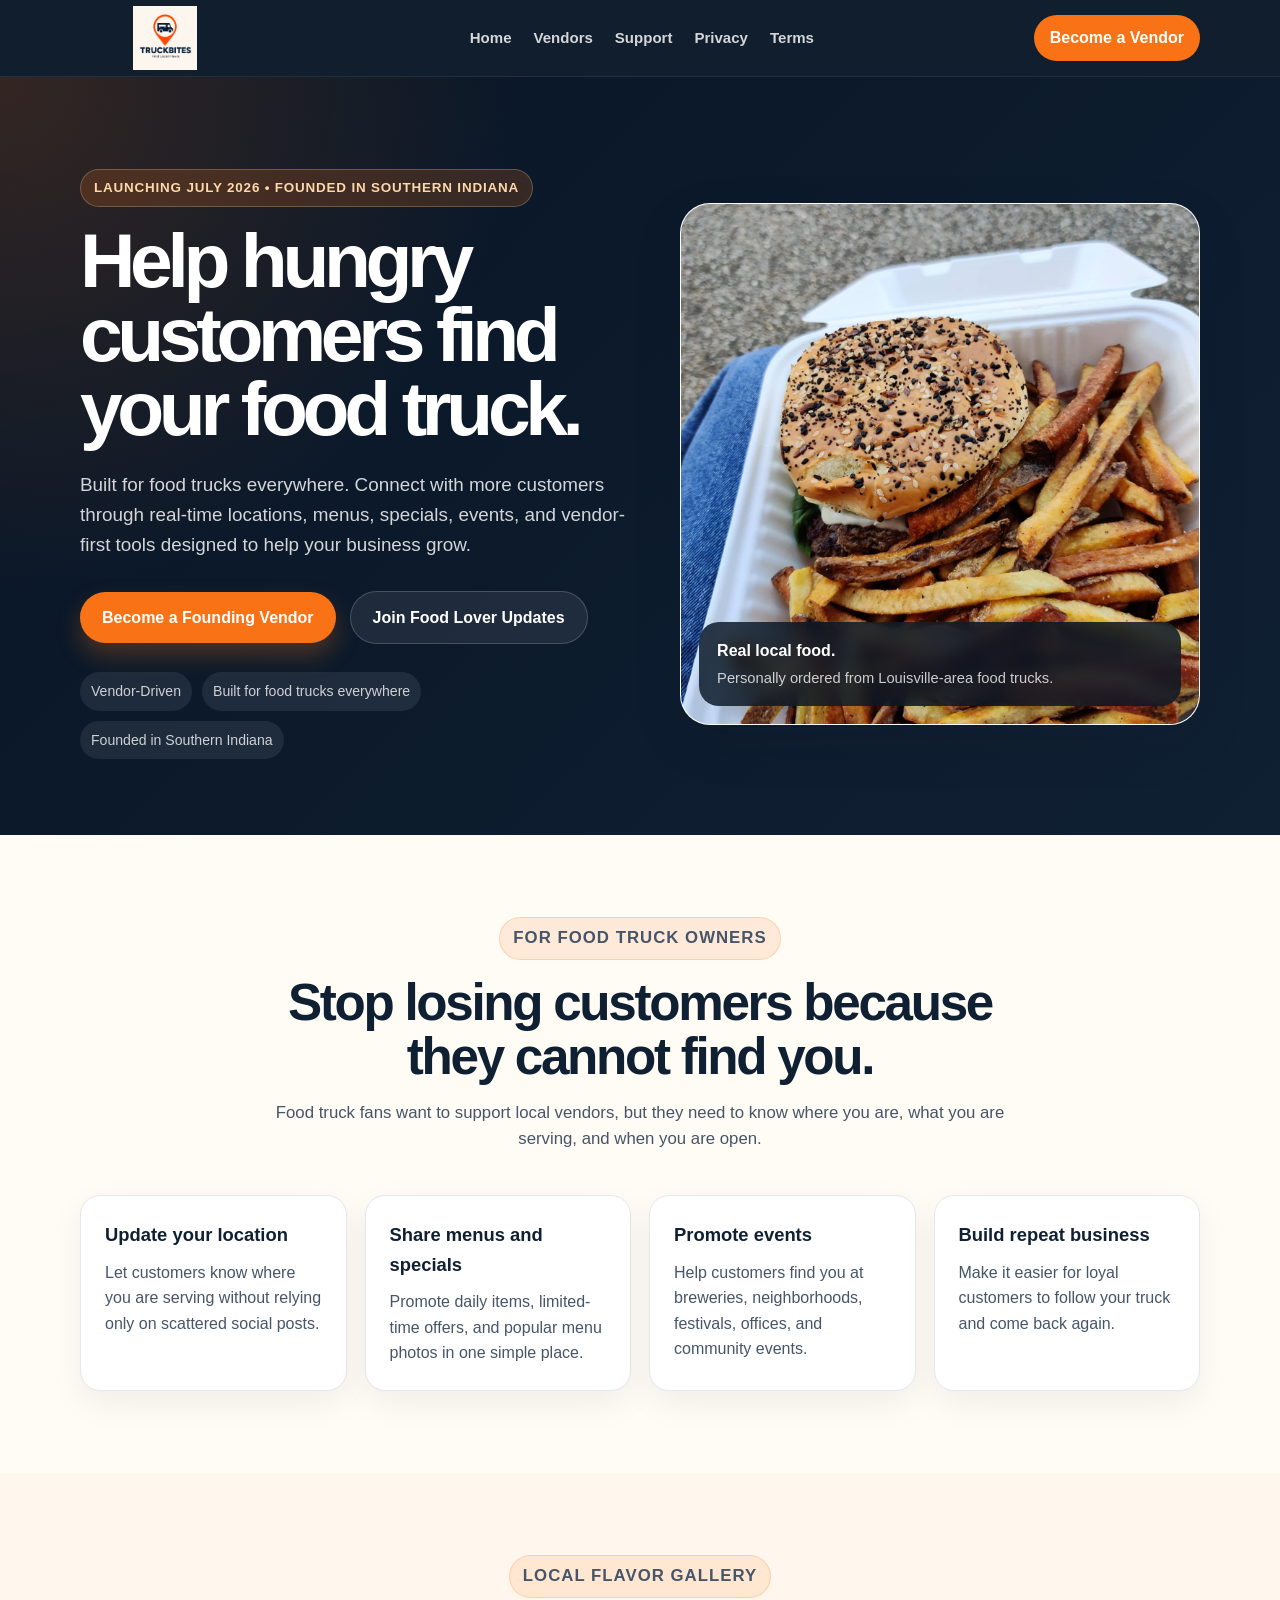
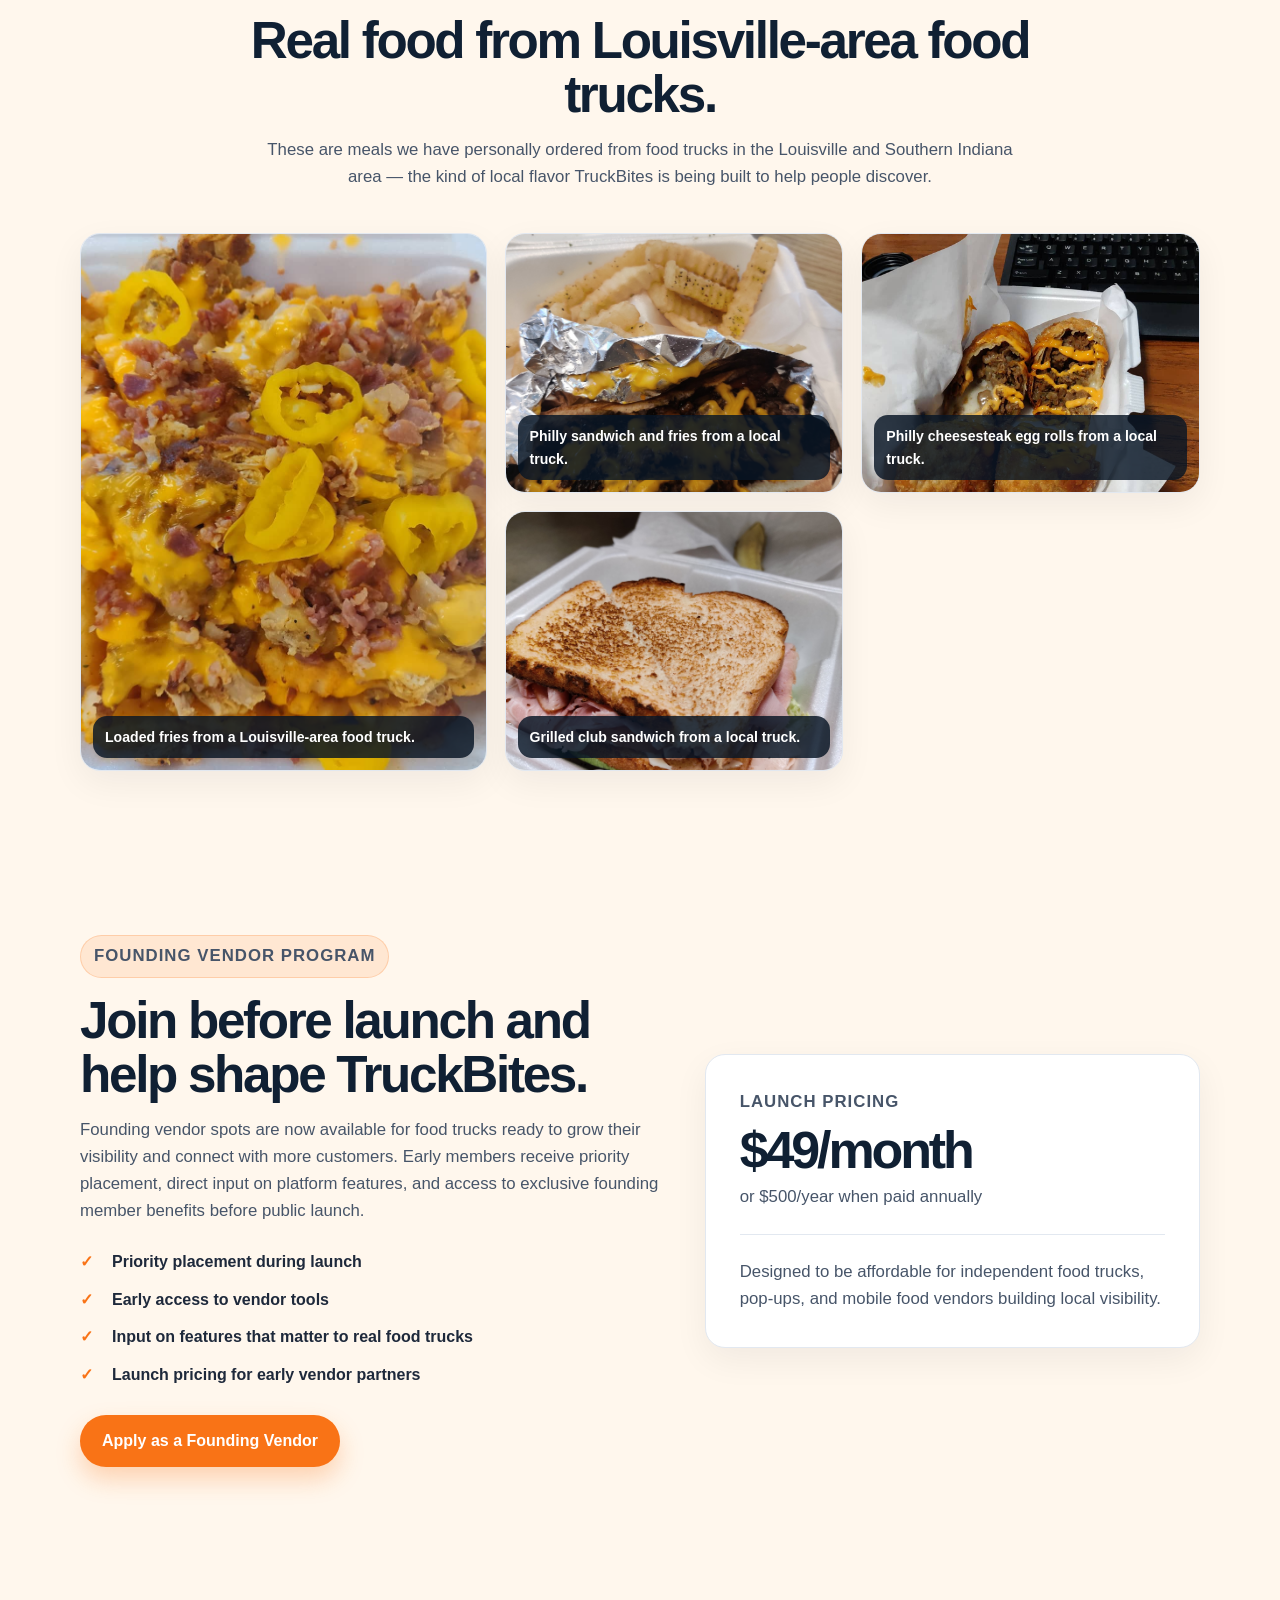
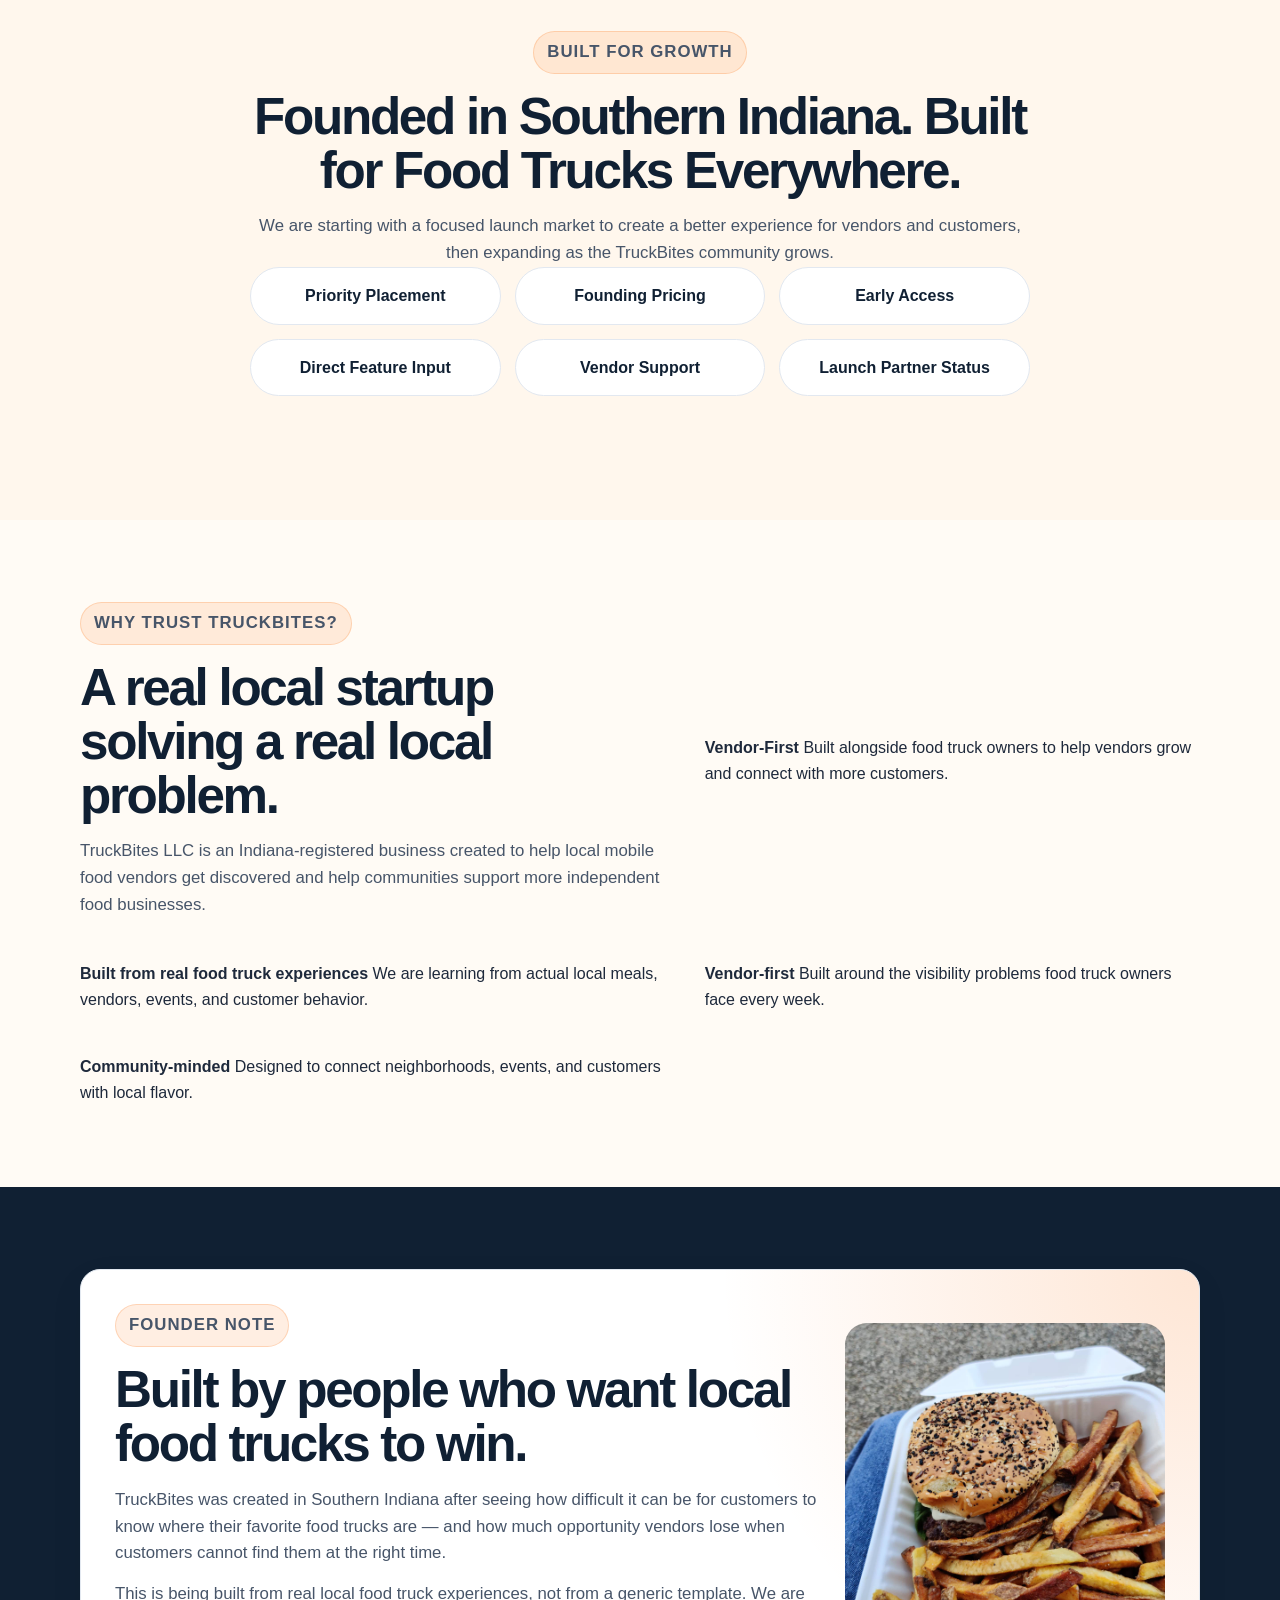
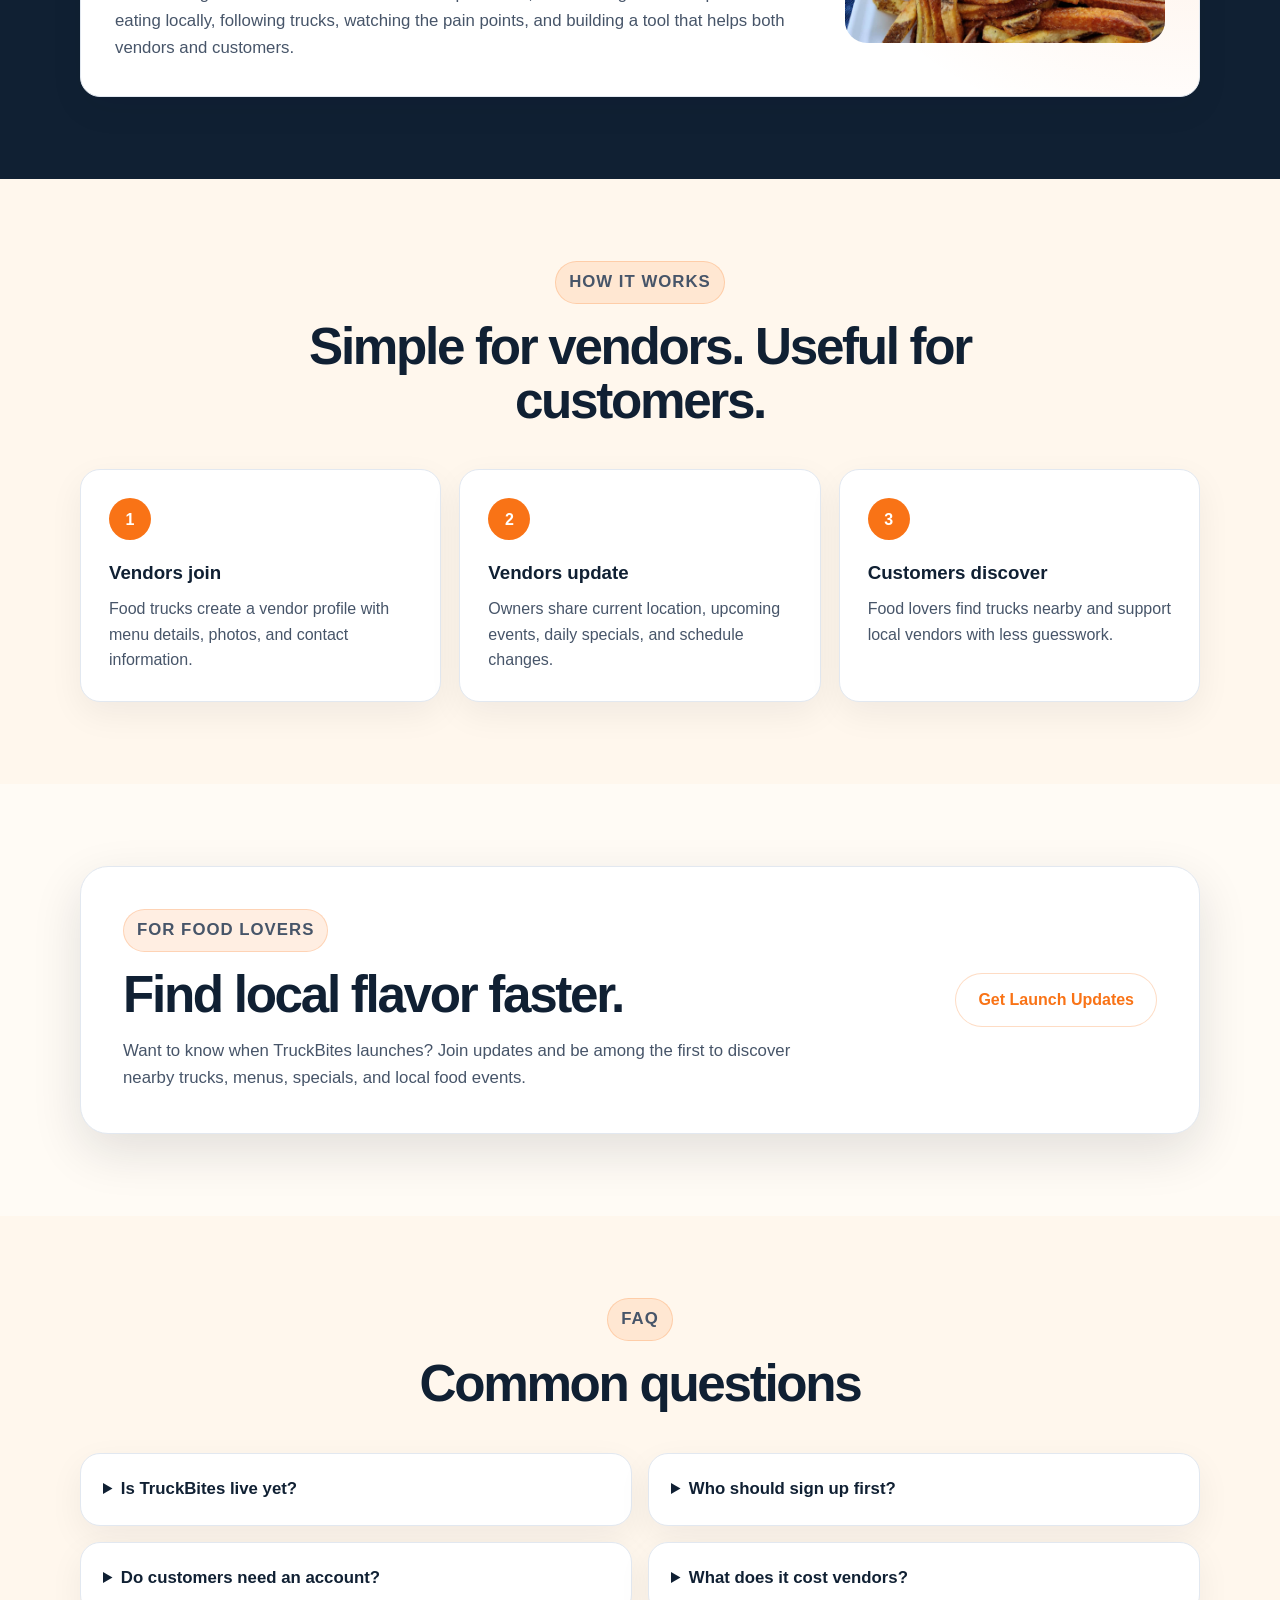
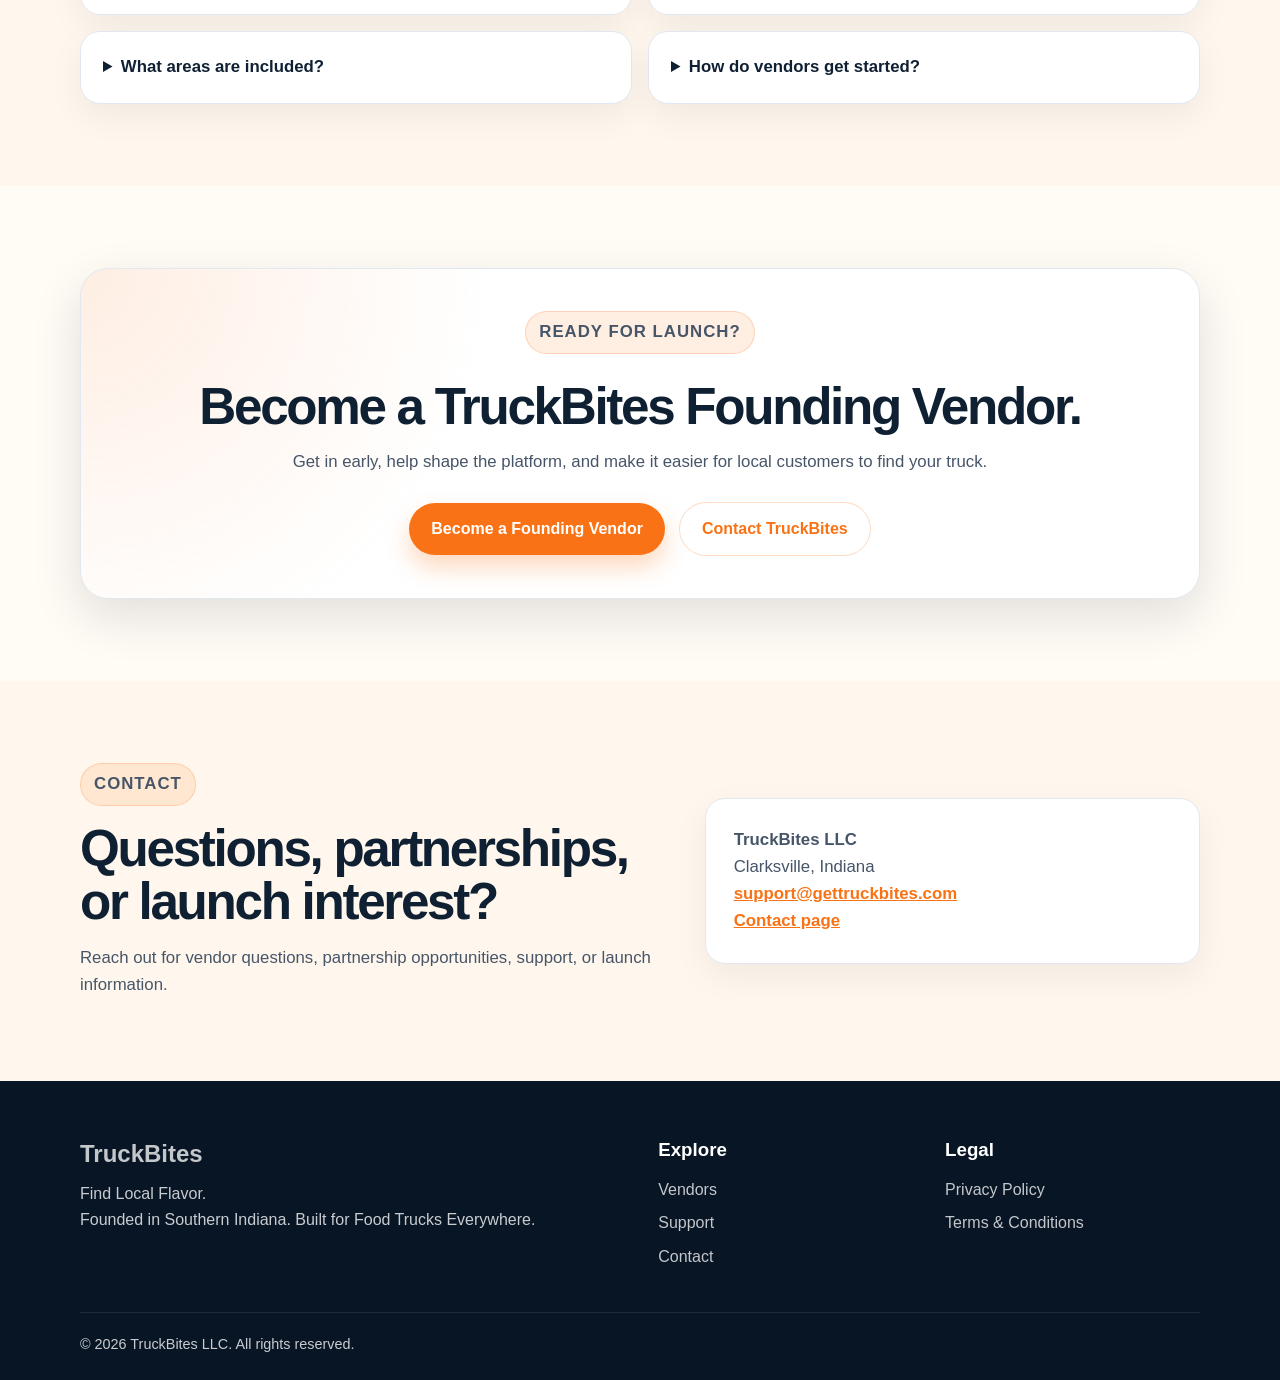
==== index.html @ d7643812 "Revise HTML title and meta description for SEO Updated the title and description meta tags for bette" ====
<!DOCTYPE html>
<html lang="en">
<head>
  <meta charset="UTF-8" />
  <meta name="viewport" content="width=device-width, initial-scale=1.0" />

  <title>TruckBites | Find Local Flavor. Discover Food Trucks Near You</title>

<meta name="description"
content="Discover food trucks, real-time locations, menus, daily specials, and local favorites with TruckBites. Built for food trucks and food lovers everywhere.">

  <link rel="stylesheet" href="styles.css" />
</head>

<body>
  <header class="site-header">
    <div class="container header-inner">
      <a href="index.html" class="brand" aria-label="TruckBites home">
        <img
          src="images/truckbiteslogofinal.png"
          alt="TruckBites logo"
          class="brand-logo"
        />
      </a>

      <nav class="main-nav" aria-label="Main navigation">
        <a href="index.html">Home</a>
        <a href="vendor-signup.html">Vendors</a>
        <a href="support.html">Support</a>
        <a href="privacy.html">Privacy</a>
        <a href="terms.html">Terms</a>
      </nav>

      <a href="vendor-signup.html" class="nav-cta">Become a Vendor</a>
    </div>
  </header>

  <main>
    <section class="hero">
      <div class="container hero-grid">
        <div class="hero-content">
         <p class="eyebrow">
  Launching July 2026 • Founded in Southern Indiana
</p>

<h1>Help hungry customers find your food truck.</h1>

<p class="hero-subtitle">
  Built for food trucks everywhere. Connect with more customers through real-time locations,
  menus, specials, events, and vendor-first tools designed to help your business grow.
</p>

          <div class="hero-actions">
            <a href="vendor-signup.html" class="btn btn-primary">Become a Founding Vendor</a>
            <a href="#food-lovers" class="btn btn-secondary">Join Food Lover Updates</a>
          </div>

          <div class="hero-trust">
            <span>Vendor-Driven</span>
            <span>Built for food trucks everywhere</span>
            <span>Founded in Southern Indiana</span>
          </div>
        </div>

        <div class="hero-photo-card">
          <img
            src="images/Burger-and-fries.jpg"
            alt="Burger and fries from a Louisville-area food truck"
            class="hero-photo"
          />
          <div class="photo-caption">
            <strong>Real local food.</strong>
            <span>Personally ordered from Louisville-area food trucks.</span>
          </div>
        </div>
      </div>
    </section>

    <section class="section vendor-focus" id="vendors">
      <div class="container">
        <div class="section-heading">
          <p class="eyebrow">For food truck owners</p>
          <h2>Stop losing customers because they cannot find you.</h2>
          <p>
            Food truck fans want to support local vendors, but they need to know where you are,
            what you are serving, and when you are open.
          </p>
        </div>

        <div class="benefit-grid">
          <article class="benefit-card">
            <h3>Update your location</h3>
            <p>Let customers know where you are serving without relying only on scattered social posts.</p>
          </article>

          <article class="benefit-card">
            <h3>Share menus and specials</h3>
            <p>Promote daily items, limited-time offers, and popular menu photos in one simple place.</p>
          </article>

          <article class="benefit-card">
            <h3>Promote events</h3>
            <p>Help customers find you at breweries, neighborhoods, festivals, offices, and community events.</p>
          </article>

          <article class="benefit-card">
            <h3>Build repeat business</h3>
            <p>Make it easier for loyal customers to follow your truck and come back again.</p>
          </article>
        </div>
      </div>
    </section>

    <section class="section gallery-section">
      <div class="container">
        <div class="section-heading">
          <p class="eyebrow">Local flavor gallery</p>
          <h2>Real food from Louisville-area food trucks.</h2>
          <p>
            These are meals we have personally ordered from food trucks in the Louisville and
            Southern Indiana area — the kind of local flavor TruckBites is being built to help people discover.
          </p>
        </div>

        <div class="gallery-grid">
          <figure class="gallery-card large">
            <img src="images/loaded-fries.jpg" alt="Loaded fries from a Louisville-area food truck" />
            <figcaption>Loaded fries from a Louisville-area food truck.</figcaption>
          </figure>

          <figure class="gallery-card">
            <img src="images/Philly-with-Fries.jpg" alt="Philly sandwich with fries from a local food truck" />
            <figcaption>Philly sandwich and fries from a local truck.</figcaption>
          </figure>

          <figure class="gallery-card">
            <img src="images/Philly-eggrolls.jpg" alt="Philly cheesesteak egg rolls from a local food truck" />
            <figcaption>Philly cheesesteak egg rolls from a local truck.</figcaption>
          </figure>

          <!-- <figure class="gallery-card">
            <img src="images/Club_Sandwich.jpg" alt="Club sandwich from a Louisville-area food truck" />
            <figcaption>Club sandwich from a Louisville-area food truck.</figcaption>
          </figure>
          -->
          

          <figure class="gallery-card">
            <img src="images/Club-sandwich.jpg" alt="Grilled club sandwich from a local food truck" />
            <figcaption>Grilled club sandwich from a local truck.</figcaption>
          </figure>
        </div>
      </div>
    </section>

    <section class="section founding">
      <div class="container founding-grid">
        <div>
          <p class="eyebrow">Founding Vendor Program</p>
          <h2>Join before launch and help shape TruckBites.</h2>
          <p>
            Founding vendor spots are now available for food trucks ready to grow their
        visibility and connect with more customers. Early members receive priority
        placement, direct input on platform features, and access to exclusive founding
        member benefits before public launch.
          </p>

          <ul class="check-list">
            <li>Priority placement during launch</li>
            <li>Early access to vendor tools</li>
            <li>Input on features that matter to real food trucks</li>
            <li>Launch pricing for early vendor partners</li>
          </ul>

          <a href="vendor-signup.html" class="btn btn-primary">Apply as a Founding Vendor</a>
        </div>

        <div class="pricing-card">
          <p class="pricing-label">Launch pricing</p>
          <h3>$49/month</h3>
          <p>or $500/year when paid annually</p>
          <hr />
          <p>
            Designed to be affordable for independent food trucks, pop-ups, and mobile food vendors
            building local visibility.
          </p>
        </div>
      </div>
    </section>

    <section class="section local-launch">
      <div class="container">
        <div class="section-heading">
          <p class="eyebrow">Built for Growth</p>
          <h2> Founded in Southern Indiana. Built for Food Trucks Everywhere.</h2>
          <p>
            We are starting with a focused launch market to create a better experience
    for vendors and customers, then expanding as the TruckBites community grows.
          </p>
       <div class="location-grid">
  <div>Priority Placement</div>
  <div>Founding Pricing</div>
  <div>Early Access</div>
  <div>Direct Feature Input</div>
  <div>Vendor Support</div>
  <div>Launch Partner Status</div>
</div>
    </section>

    <section class="section trust">
      <div class="container trust-grid">
        <div>
          <p class="eyebrow">Why trust TruckBites?</p>
          <h2>A real local startup solving a real local problem.</h2>
          <p>
            TruckBites LLC is an Indiana-registered business created to help local mobile food
            vendors get discovered and help communities support more independent food businesses.
          </p>
        </div>

       <div>
  <strong>Vendor-First</strong>
  <span>Built alongside food truck owners to help vendors grow and connect with more customers.</span>
</div>

          <div>
            <strong>Built from real food truck experiences</strong>
            <span>We are learning from actual local meals, vendors, events, and customer behavior.</span>
          </div>

          <div>
            <strong>Vendor-first</strong>
            <span>Built around the visibility problems food truck owners face every week.</span>
          </div>

          <div>
            <strong>Community-minded</strong>
            <span>Designed to connect neighborhoods, events, and customers with local flavor.</span>
          </div>
        </div>
      </div>
    </section>

    <section class="section founder">
      <div class="container founder-card">
        <div>
          <p class="eyebrow">Founder note</p>
          <h2>Built by people who want local food trucks to win.</h2>
          <p>
            TruckBites was created in Southern Indiana after seeing how difficult it can be for
            customers to know where their favorite food trucks are — and how much opportunity vendors
            lose when customers cannot find them at the right time.
          </p>
          <p>
            This is being built from real local food truck experiences, not from a generic template.
            We are eating locally, following trucks, watching the pain points, and building a tool that
            helps both vendors and customers.
          </p>
        </div>

        <img
          src="images/Burger-and-fries.jpg"
          alt="Food truck burger and fries representing local food discovery"
          class="founder-photo"
        />
      </div>
    </section>

    <section class="section how-it-works">
      <div class="container">
        <div class="section-heading">
          <p class="eyebrow">How it works</p>
          <h2>Simple for vendors. Useful for customers.</h2>
        </div>

        <div class="steps">
          <article>
            <span>1</span>
            <h3>Vendors join</h3>
            <p>Food trucks create a vendor profile with menu details, photos, and contact information.</p>
          </article>

          <article>
            <span>2</span>
            <h3>Vendors update</h3>
            <p>Owners share current location, upcoming events, daily specials, and schedule changes.</p>
          </article>

          <article>
            <span>3</span>
            <h3>Customers discover</h3>
            <p>Food lovers find trucks nearby and support local vendors with less guesswork.</p>
          </article>
        </div>
      </div>
    </section>

    <section class="section food-lovers" id="food-lovers">
      <div class="container food-lover-card">
        <div>
          <p class="eyebrow">For food lovers</p>
          <h2>Find local flavor faster.</h2>
          <p>
            Want to know when TruckBites launches? Join updates and be among the first to discover
            nearby trucks, menus, specials, and local food events.
          </p>
        </div>

        <a href="contact.html" class="btn btn-secondary">Get Launch Updates</a>
      </div>
    </section>

    <section class="section faq">
      <div class="container">
        <div class="section-heading">
          <p class="eyebrow">FAQ</p>
          <h2>Common questions</h2>
        </div>

        <div class="faq-grid">
          <details>
            <summary>Is TruckBites live yet?</summary>
            <p>
              TruckBites is preparing for a July 2026 launch push in Louisville and Southern Indiana.
              We are currently recruiting founding vendors.
            </p>
          </details>

          <details>
            <summary>Who should sign up first?</summary>
            <p>
              Food truck owners, mobile vendors, pop-ups, and local food businesses that want more
              visibility should apply as founding vendors.
            </p>
          </details>

          <details>
            <summary>Do customers need an account?</summary>
            <p>
              The goal is to make discovery easy for customers. Vendor accounts are the priority;
              customer login requirements will be kept as simple as possible.
            </p>
          </details>

          <details>
            <summary>What does it cost vendors?</summary>
            <p>
              Launch pricing is planned at $49 per month or $500 per year when paid annually.
            </p>
          </details>

         <details>
  <summary>What areas are included?</summary>
  <p>
    Vendors from any location are welcome to join TruckBites. Founding members who
    join before launch will receive priority placement, early access to new features,
    and the opportunity to help shape the platform as it grows.
  </p>
</details>

          <details>
            <summary>How do vendors get started?</summary>
            <p>
              Vendors can start by completing the vendor signup form and requesting founding vendor access.
            </p>
          </details>
        </div>
      </div>
    </section>

    <section class="section final-cta">
      <div class="container final-cta-card">
        <p class="eyebrow">Ready for launch?</p>
        <h2>Become a TruckBites Founding Vendor.</h2>
        <p>
          Get in early, help shape the platform, and make it easier for local customers to find your truck.
        </p>

        <div class="hero-actions">
          <a href="vendor-signup.html" class="btn btn-primary">Become a Founding Vendor</a>
          <a href="contact.html" class="btn btn-secondary">Contact TruckBites</a>
        </div>
      </div>
    </section>

    <section class="section contact-section" id="contact">
      <div class="container contact-grid">
        <div>
          <p class="eyebrow">Contact</p>
          <h2>Questions, partnerships, or launch interest?</h2>
          <p>
            Reach out for vendor questions, partnership opportunities, support, or launch information.
          </p>
        </div>

        <div class="contact-card">
          <p><strong>TruckBites LLC</strong></p>
          <p>Clarksville, Indiana</p>
          <p><a href="mailto:support@gettruckbites.com">support@gettruckbites.com</a></p>
          <p><a href="contact.html">Contact page</a></p>
        </div>
      </div>
    </section>
  </main>

 <footer class="site-footer">
  <div class="container footer-grid">
    <div>
      <a href="index.html" class="footer-brand">TruckBites</a>
      <p>Find Local Flavor.</p>
      <p>Founded in Southern Indiana. Built for Food Trucks Everywhere.</p>
    </div>

      <div>
        <h3>Explore</h3>
        <a href="vendor-signup.html">Vendors</a>
        <a href="support.html">Support</a>
        <a href="contact.html">Contact</a>
      </div>

      <div>
        <h3>Legal</h3>
        <a href="privacy.html">Privacy Policy</a>
        <a href="terms.html">Terms & Conditions</a>
      </div>
    </div>

    <div class="container footer-bottom">
      <p>&copy; 2026 TruckBites LLC. All rights reserved.</p>
    </div>
  </footer>
</body>
</html>
---- styles.css ----
:root {
  --navy: #102033;
  --navy-dark: #081525;
  --orange: #f97316;
  --orange-dark: #c95a0b;
  --cream: #fff7ed;
  --cream-light: #fffbf5;
  --white: #ffffff;
  --slate: #475569;
  --text: #1e293b;
  --muted: #64748b;
  --border: #e2e8f0;
  --shadow: 0 18px 50px rgba(15, 23, 42, 0.12);
  --radius: 20px;
}

* {
  box-sizing: border-box;
  margin: 0;
  padding: 0;
}

html {
  scroll-behavior: smooth;
}

body {
  font-family: Arial, Helvetica, sans-serif;
  color: var(--text);
  background: var(--cream-light);
  line-height: 1.6;
}

img {
  max-width: 100%;
  display: block;
}

a {
  color: inherit;
}

.container {
  width: min(1120px, calc(100% - 40px));
  margin: 0 auto;
}

.site-header {
  position: sticky;
  top: 0;
  z-index: 50;
  background: rgba(8, 21, 37, 0.96);
  border-bottom: 1px solid rgba(255, 255, 255, 0.08);
}

.header-inner {
  min-height: 76px;
  display: flex;
  align-items: center;
  justify-content: space-between;
  gap: 24px;
}

.brand {
  display: flex;
  align-items: center;
  text-decoration: none;
}

.brand-logo {
  width: 170px;
  height: auto;
  max-height: 64px;
  object-fit: contain;
  border-radius: 12px;
}

.main-nav {
  display: flex;
  align-items: center;
  gap: 22px;
}

.main-nav a {
  color: rgba(255, 255, 255, 0.82);
  text-decoration: none;
  font-weight: 700;
  font-size: 0.94rem;
}

.main-nav a:hover {
  color: var(--white);
}

.nav-cta {
  text-decoration: none;
  color: var(--white);
  background: var(--orange);
  padding: 10px 16px;
  border-radius: 999px;
  font-weight: 800;
}

.hero {
  background:
    radial-gradient(circle at top left, rgba(249, 115, 22, 0.18), transparent 35%),
    linear-gradient(135deg, var(--navy-dark), var(--navy));
  color: var(--white);
  padding: 92px 0 76px;
}

.hero-grid {
  display: grid;
  grid-template-columns: 1.03fr 0.97fr;
  gap: 48px;
  align-items: center;
}

.eyebrow {
  display: inline-flex;
  align-items: center;
  width: fit-content;
  color: var(--orange);
  background: rgba(249, 115, 22, 0.12);
  border: 1px solid rgba(249, 115, 22, 0.22);
  border-radius: 999px;
  padding: 7px 13px;
  font-size: 0.84rem;
  font-weight: 900;
  text-transform: uppercase;
  letter-spacing: 0.06em;
  margin-bottom: 16px;
}

.hero .eyebrow {
  color: #fed7aa;
  background: rgba(249, 115, 22, 0.18);
  border-color: rgba(254, 215, 170, 0.25);
}

.hero h1 {
  font-size: clamp(2.7rem, 6vw, 5.25rem);
  line-height: 0.97;
  letter-spacing: -0.07em;
  max-width: 760px;
  margin-bottom: 24px;
}

.hero-subtitle {
  font-size: 1.18rem;
  color: rgba(255, 255, 255, 0.82);
  max-width: 650px;
  margin-bottom: 30px;
}

.hero-actions {
  display: flex;
  gap: 14px;
  flex-wrap: wrap;
  align-items: center;
}

.btn {
  display: inline-flex;
  justify-content: center;
  align-items: center;
  min-height: 50px;
  padding: 13px 22px;
  border-radius: 999px;
  text-decoration: none;
  font-weight: 900;
  transition: transform 0.18s ease, box-shadow 0.18s ease, background 0.18s ease;
}

.btn:hover {
  transform: translateY(-2px);
}

.btn-primary {
  color: var(--white);
  background: var(--orange);
  box-shadow: 0 12px 25px rgba(249, 115, 22, 0.28);
}

.btn-primary:hover {
  background: var(--orange-dark);
}

.btn-secondary {
  color: var(--orange);
  background: var(--white);
  border: 1px solid rgba(249, 115, 22, 0.25);
}

.hero .btn-secondary {
  color: var(--white);
  background: rgba(255, 255, 255, 0.08);
  border-color: rgba(255, 255, 255, 0.18);
}

.hero-trust {
  display: flex;
  flex-wrap: wrap;
  gap: 10px;
  margin-top: 28px;
}

.hero-trust span {
  color: rgba(255, 255, 255, 0.78);
  background: rgba(255, 255, 255, 0.08);
  padding: 8px 11px;
  border-radius: 999px;
  font-size: 0.88rem;
}

.hero-photo-card {
  position: relative;
  border-radius: 30px;
  overflow: hidden;
  border: 1px solid rgba(255, 255, 255, 0.16);
  box-shadow: var(--shadow);
  background: var(--white);
}

.hero-photo {
  width: 100%;
  height: 520px;
  object-fit: cover;
}

.photo-caption {
  position: absolute;
  left: 18px;
  right: 18px;
  bottom: 18px;
  padding: 16px 18px;
  border-radius: 20px;
  background: rgba(8, 21, 37, 0.82);
  color: var(--white);
  backdrop-filter: blur(8px);
  display: grid;
  gap: 3px;
}

.photo-caption span {
  color: rgba(255, 255, 255, 0.78);
  font-size: 0.92rem;
}

.section {
  padding: 82px 0;
}

.section-heading {
  text-align: center;
  max-width: 780px;
  margin: 0 auto 42px;
}

.section-heading h2,
.founding h2,
.trust h2,
.founder h2,
.food-lover-card h2,
.final-cta h2,
.contact-section h2 {
  font-size: clamp(2rem, 4vw, 3.35rem);
  line-height: 1.05;
  letter-spacing: -0.045em;
  margin-bottom: 16px;
  color: var(--navy);
}

.section-heading p,
.founding p,
.trust p,
.founder p,
.food-lover-card p,
.final-cta p,
.contact-section p {
  color: var(--slate);
  font-size: 1.05rem;
}

.vendor-focus {
  background: var(--cream-light);
}

.benefit-grid {
  display: grid;
  grid-template-columns: repeat(4, 1fr);
  gap: 18px;
}

.benefit-card,
.pricing-card,
.trust-list,
.founder-card,
.steps article,
.faq details,
.contact-card,
.gallery-card {
  background: var(--white);
  border: 1px solid var(--border);
  border-radius: var(--radius);
  box-shadow: 0 12px 35px rgba(15, 23, 42, 0.06);
}

.benefit-card {
  padding: 24px;
}

.benefit-card h3 {
  color: var(--navy);
  font-size: 1.15rem;
  margin-bottom: 10px;
}

.benefit-card p {
  color: var(--slate);
}

.gallery-section,
.founding,
.local-launch,
.how-it-works,
.faq,
.contact-section {
  background: var(--cream);
}

.gallery-grid {
  display: grid;
  grid-template-columns: 1.2fr 1fr 1fr;
  grid-auto-rows: 260px;
  gap: 18px;
}

.gallery-card {
  overflow: hidden;
  position: relative;
}

.gallery-card.large {
  grid-row: span 2;
}

.gallery-card img {
  width: 100%;
  height: 100%;
  object-fit: cover;
}

.gallery-card figcaption {
  position: absolute;
  left: 12px;
  right: 12px;
  bottom: 12px;
  background: rgba(8, 21, 37, 0.82);
  color: var(--white);
  padding: 10px 12px;
  border-radius: 14px;
  font-size: 0.88rem;
  font-weight: 700;
}

.founding-grid,
.trust-grid,
.contact-grid {
  display: grid;
  grid-template-columns: 1fr 0.85fr;
  gap: 42px;
  align-items: center;
}

.check-list {
  list-style: none;
  display: grid;
  gap: 12px;
  margin: 24px 0 28px;
}

.check-list li {
  position: relative;
  padding-left: 32px;
  color: var(--text);
  font-weight: 750;
}

.check-list li::before {
  content: "✓";
  position: absolute;
  left: 0;
  top: 0;
  color: var(--orange);
  font-weight: 900;
}

.pricing-card {
  padding: 34px;
}

.pricing-label {
  color: var(--orange);
  text-transform: uppercase;
  letter-spacing: 0.06em;
  font-size: 0.82rem;
  font-weight: 900;
  margin-bottom: 8px;
}

.pricing-card h3 {
  color: var(--navy);
  font-size: 3.25rem;
  line-height: 1;
  letter-spacing: -0.06em;
  margin-bottom: 8px;
}

.pricing-card hr {
  border: 0;
  border-top: 1px solid var(--border);
  margin: 24px 0;
}

.location-grid {
  display: grid;
  grid-template-columns: repeat(3, 1fr);
  gap: 14px;
}

.location-grid div {
  background: var(--white);
  border: 1px solid var(--border);
  border-radius: 999px;
  padding: 15px 18px;
  text-align: center;
  font-weight: 900;
  color: var(--navy);
}

.trust {
  background: var(--cream-light);
}

.trust-list {
  padding: 24px;
  display: grid;
  gap: 18px;
}

.trust-list div {
  display: grid;
  gap: 5px;
  padding-bottom: 18px;
  border-bottom: 1px solid var(--border);
}

.trust-list div:last-child {
  padding-bottom: 0;
  border-bottom: 0;
}

.trust-list strong {
  color: var(--navy);
  font-size: 1.05rem;
}

.trust-list span {
  color: var(--slate);
}

.founder {
  background: var(--navy);
}

.founder-card {
  padding: 34px;
  background:
    radial-gradient(circle at top right, rgba(249, 115, 22, 0.18), transparent 40%),
    var(--white);
  display: grid;
  grid-template-columns: 1fr 320px;
  gap: 28px;
  align-items: center;
}

.founder-card p + p {
  margin-top: 14px;
}

.founder-photo {
  width: 100%;
  height: 320px;
  object-fit: cover;
  border-radius: 22px;
}

.steps {
  display: grid;
  grid-template-columns: repeat(3, 1fr);
  gap: 18px;
}

.steps article {
  padding: 28px;
}

.steps span {
  width: 42px;
  height: 42px;
  display: grid;
  place-items: center;
  border-radius: 999px;
  background: var(--orange);
  color: var(--white);
  font-weight: 900;
  margin-bottom: 18px;
}

.steps h3 {
  color: var(--navy);
  margin-bottom: 8px;
}

.steps p {
  color: var(--slate);
}

.food-lovers {
  background: var(--cream-light);
}

.food-lover-card,
.final-cta-card {
  border-radius: 28px;
  padding: 42px;
  display: flex;
  align-items: center;
  justify-content: space-between;
  gap: 32px;
  background: var(--white);
  border: 1px solid var(--border);
  box-shadow: var(--shadow);
}

.food-lover-card div,
.final-cta-card p {
  max-width: 700px;
}

.faq-grid {
  display: grid;
  grid-template-columns: repeat(2, 1fr);
  gap: 16px;
}

.faq details {
  padding: 22px;
}

.faq summary {
  cursor: pointer;
  color: var(--navy);
  font-weight: 900;
  font-size: 1.05rem;
}

.faq details p {
  margin-top: 12px;
  color: var(--slate);
}

.final-cta {
  background: var(--cream-light);
}

.final-cta-card {
  display: block;
  text-align: center;
  background:
    radial-gradient(circle at top left, rgba(249, 115, 22, 0.12), transparent 35%),
    var(--white);
}

.final-cta-card .eyebrow {
  margin-left: auto;
  margin-right: auto;
}

.final-cta-card p {
  margin-left: auto;
  margin-right: auto;
  margin-bottom: 26px;
}

.final-cta-card .hero-actions {
  justify-content: center;
}

.contact-card {
  padding: 28px;
}

.contact-card a {
  color: var(--orange);
  font-weight: 900;
}

.site-footer {
  background: var(--navy-dark);
  color: rgba(255, 255, 255, 0.78);
  padding: 54px 0 24px;
}

.footer-grid {
  display: grid;
  grid-template-columns: 1.5fr 0.7fr 0.7fr;
  gap: 32px;
}

.footer-brand {
  display: inline-block;
  color: var(--white);
  font-size: 1.5rem;
  margin-bottom: 10px;
  text-decoration: none;
  font-weight: 900;
}

.site-footer h3 {
  color: var(--white);
  margin-bottom: 12px;
}

.site-footer a {
  display: block;
  color: rgba(255, 255, 255, 0.76);
  text-decoration: none;
  margin-bottom: 8px;
}

.site-footer a:hover {
  color: var(--white);
}

.footer-bottom {
  border-top: 1px solid rgba(255, 255, 255, 0.09);
  margin-top: 34px;
  padding-top: 20px;
  font-size: 0.9rem;
}

@media (max-width: 950px) {
  .header-inner {
    flex-wrap: wrap;
    padding: 14px 0;
  }

  .main-nav {
    order: 3;
    width: 100%;
    justify-content: center;
    flex-wrap: wrap;
  }

  .hero-grid,
  .founding-grid,
  .trust-grid,
  .contact-grid,
  .founder-card {
    grid-template-columns: 1fr;
  }

  .benefit-grid {
    grid-template-columns: repeat(2, 1fr);
  }

  .steps,
  .location-grid,
  .footer-grid {
    grid-template-columns: 1fr;
  }

  .gallery-grid {
    grid-template-columns: 1fr 1fr;
  }

  .gallery-card.large {
    grid-row: span 1;
  }

  .food-lover-card {
    flex-direction: column;
    align-items: flex-start;
  }

  .founder-photo {
    height: 280px;
  }
}

@media (max-width: 640px) {
  .container {
    width: min(100% - 28px, 1120px);
  }

  .brand-logo {
    width: 135px;
  }

  .nav-cta {
    display: none;
  }

  .hero {
    padding: 64px 0 52px;
  }

  .hero h1 {
    font-size: 2.65rem;
  }

  .hero-subtitle {
    font-size: 1.02rem;
  }

  .hero-photo {
    height: 360px;
  }

  .btn {
    width: 100%;
  }

  .hero-actions {
    width: 100%;
  }

  .benefit-grid,
  .faq-grid,
  .gallery-grid {
    grid-template-columns: 1fr;
  }

  .gallery-grid {
    grid-auto-rows: 260px;
  }

  .section {
    padding: 58px 0;
  }

  .founder-card,
  .food-lover-card,
  .final-cta-card {
    padding: 28px;
  }

  .pricing-card h3 {
    font-size: 2.55rem;
  }

  .main-nav {
    gap: 14px;
  }

  .main-nav a {
    font-size: 0.88rem;
  }
}
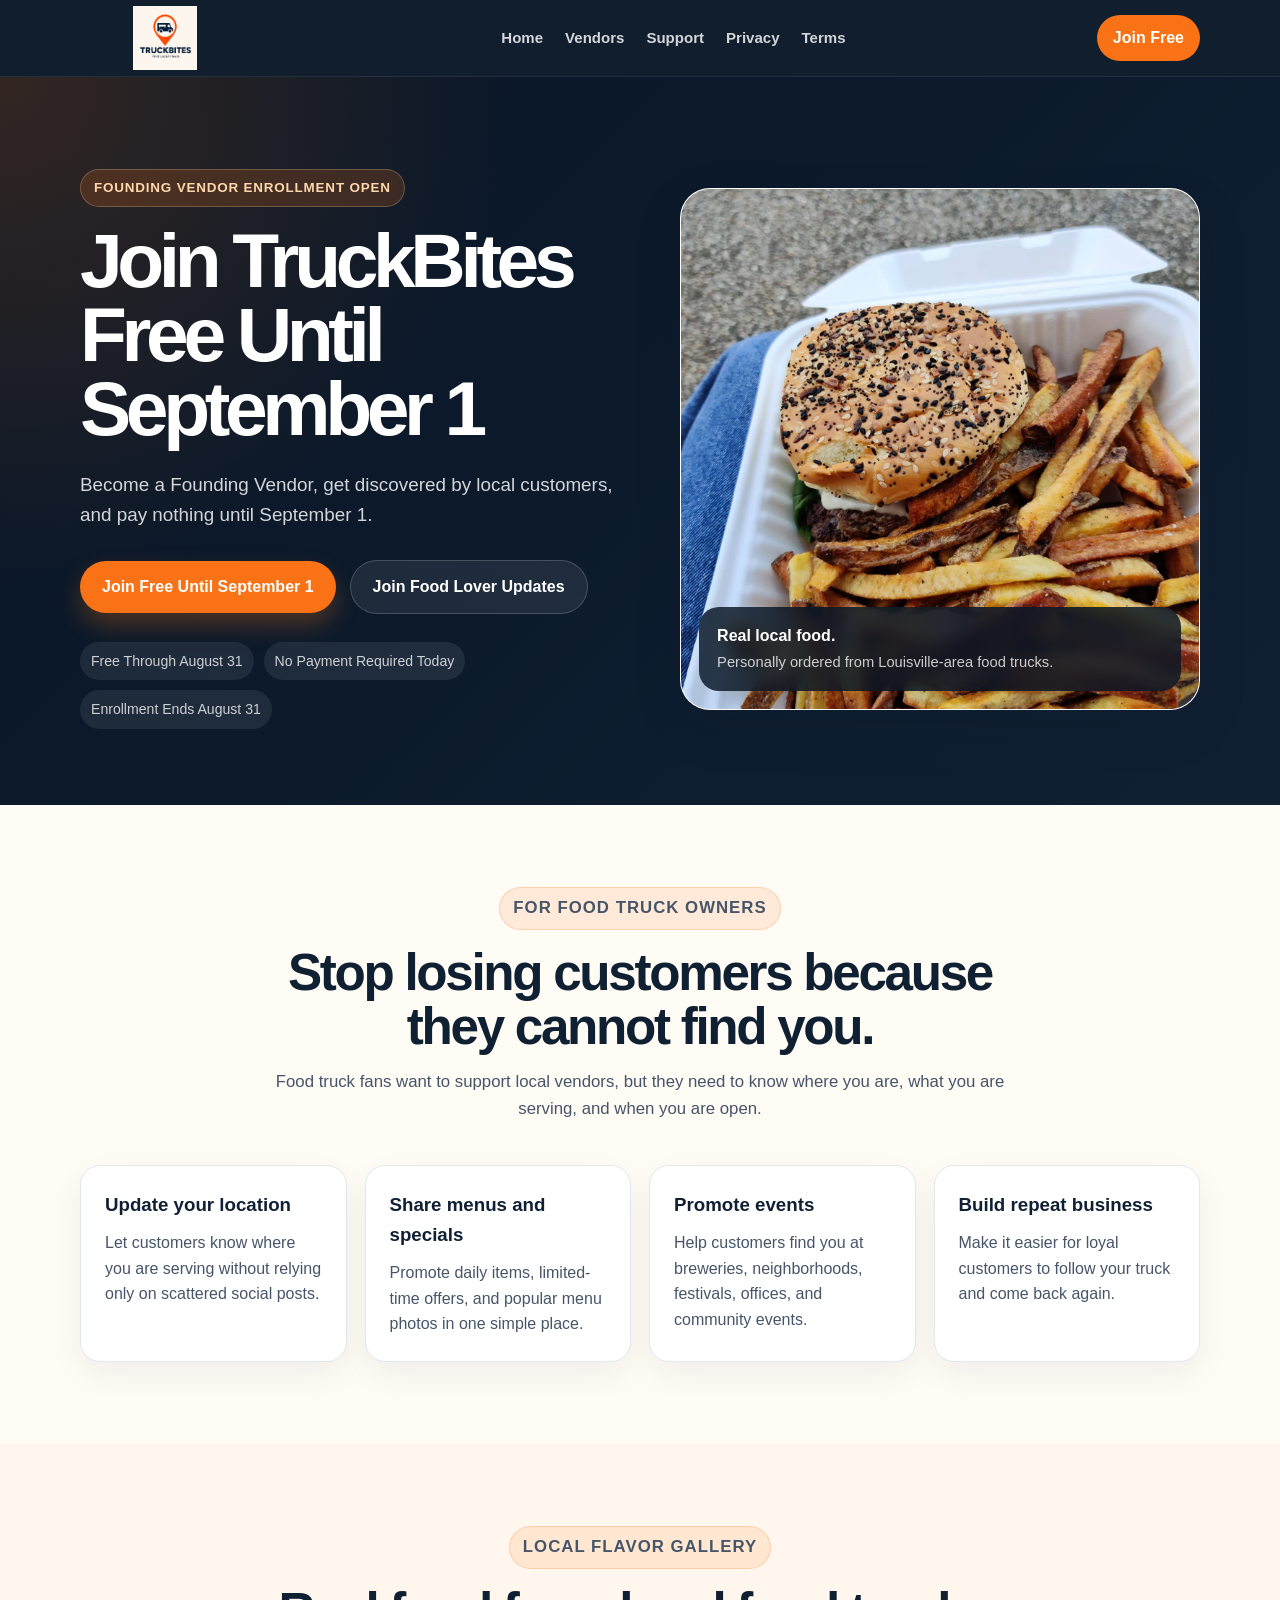
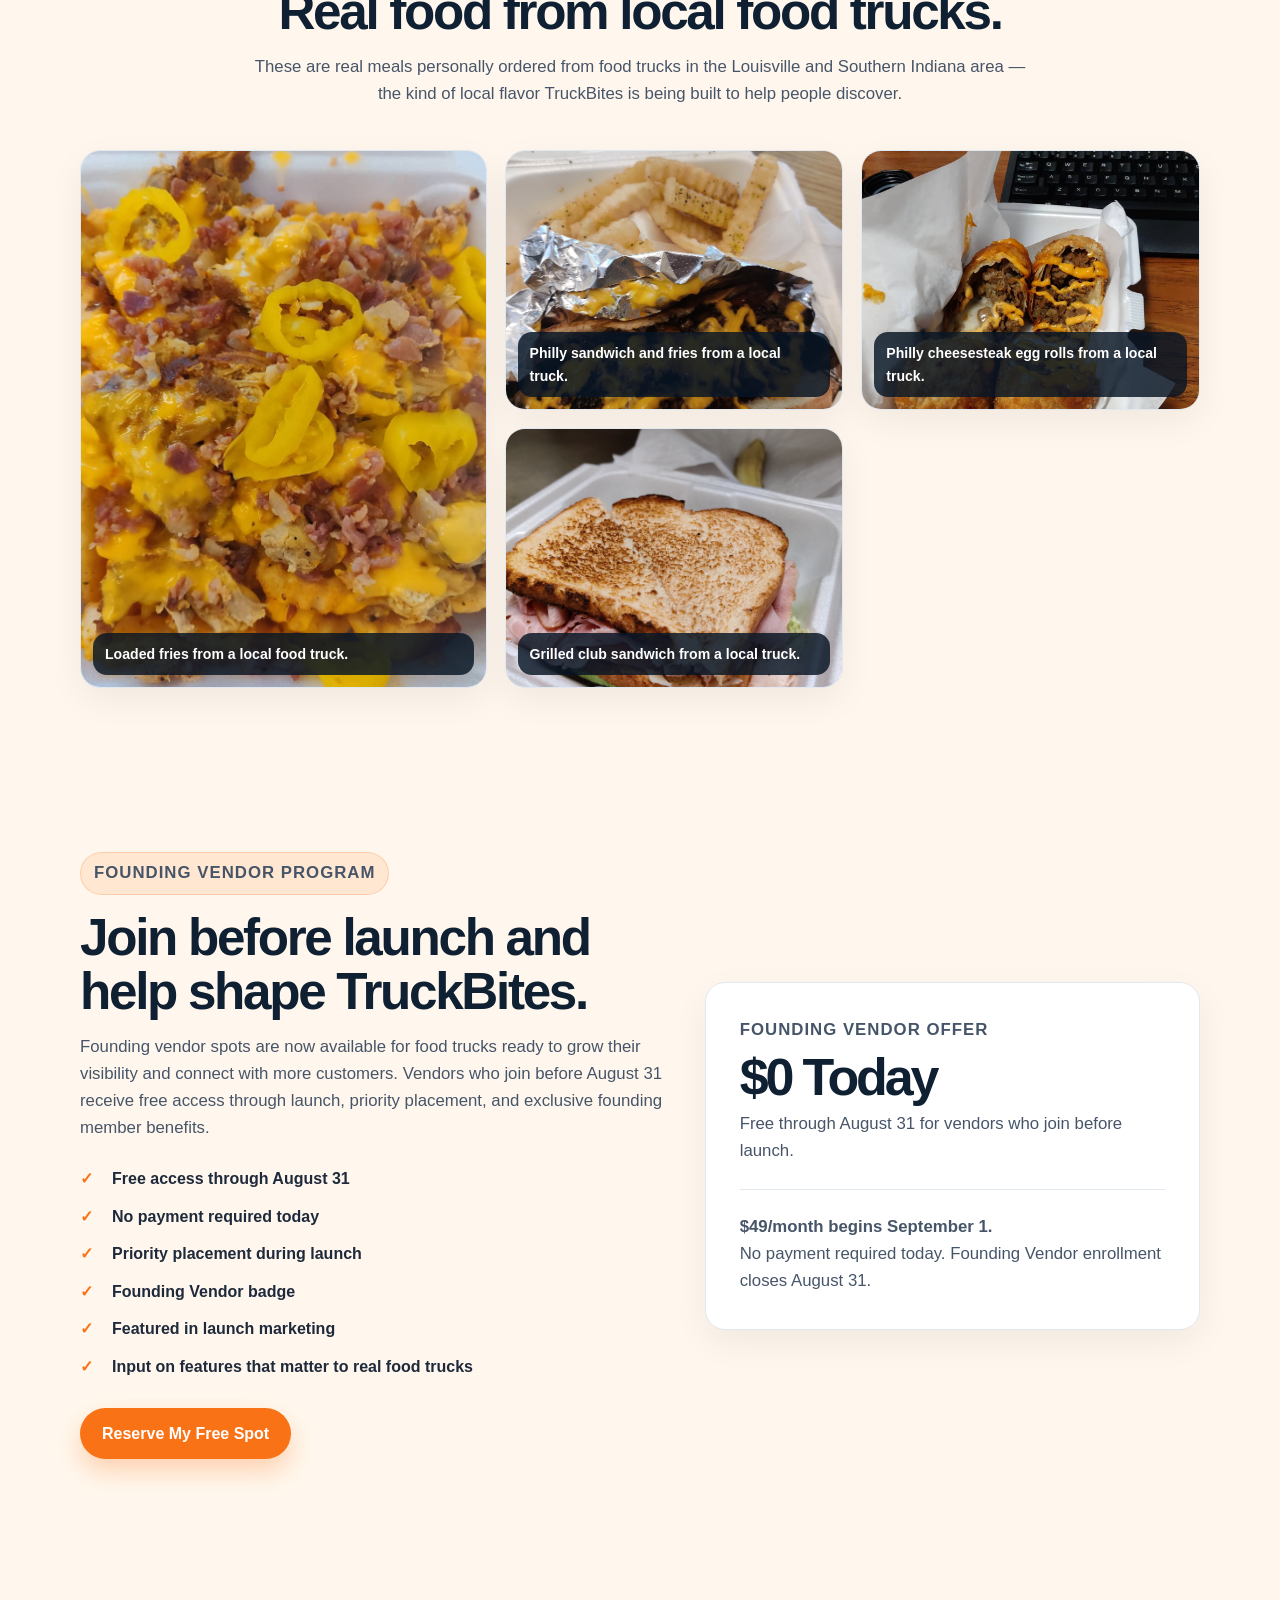
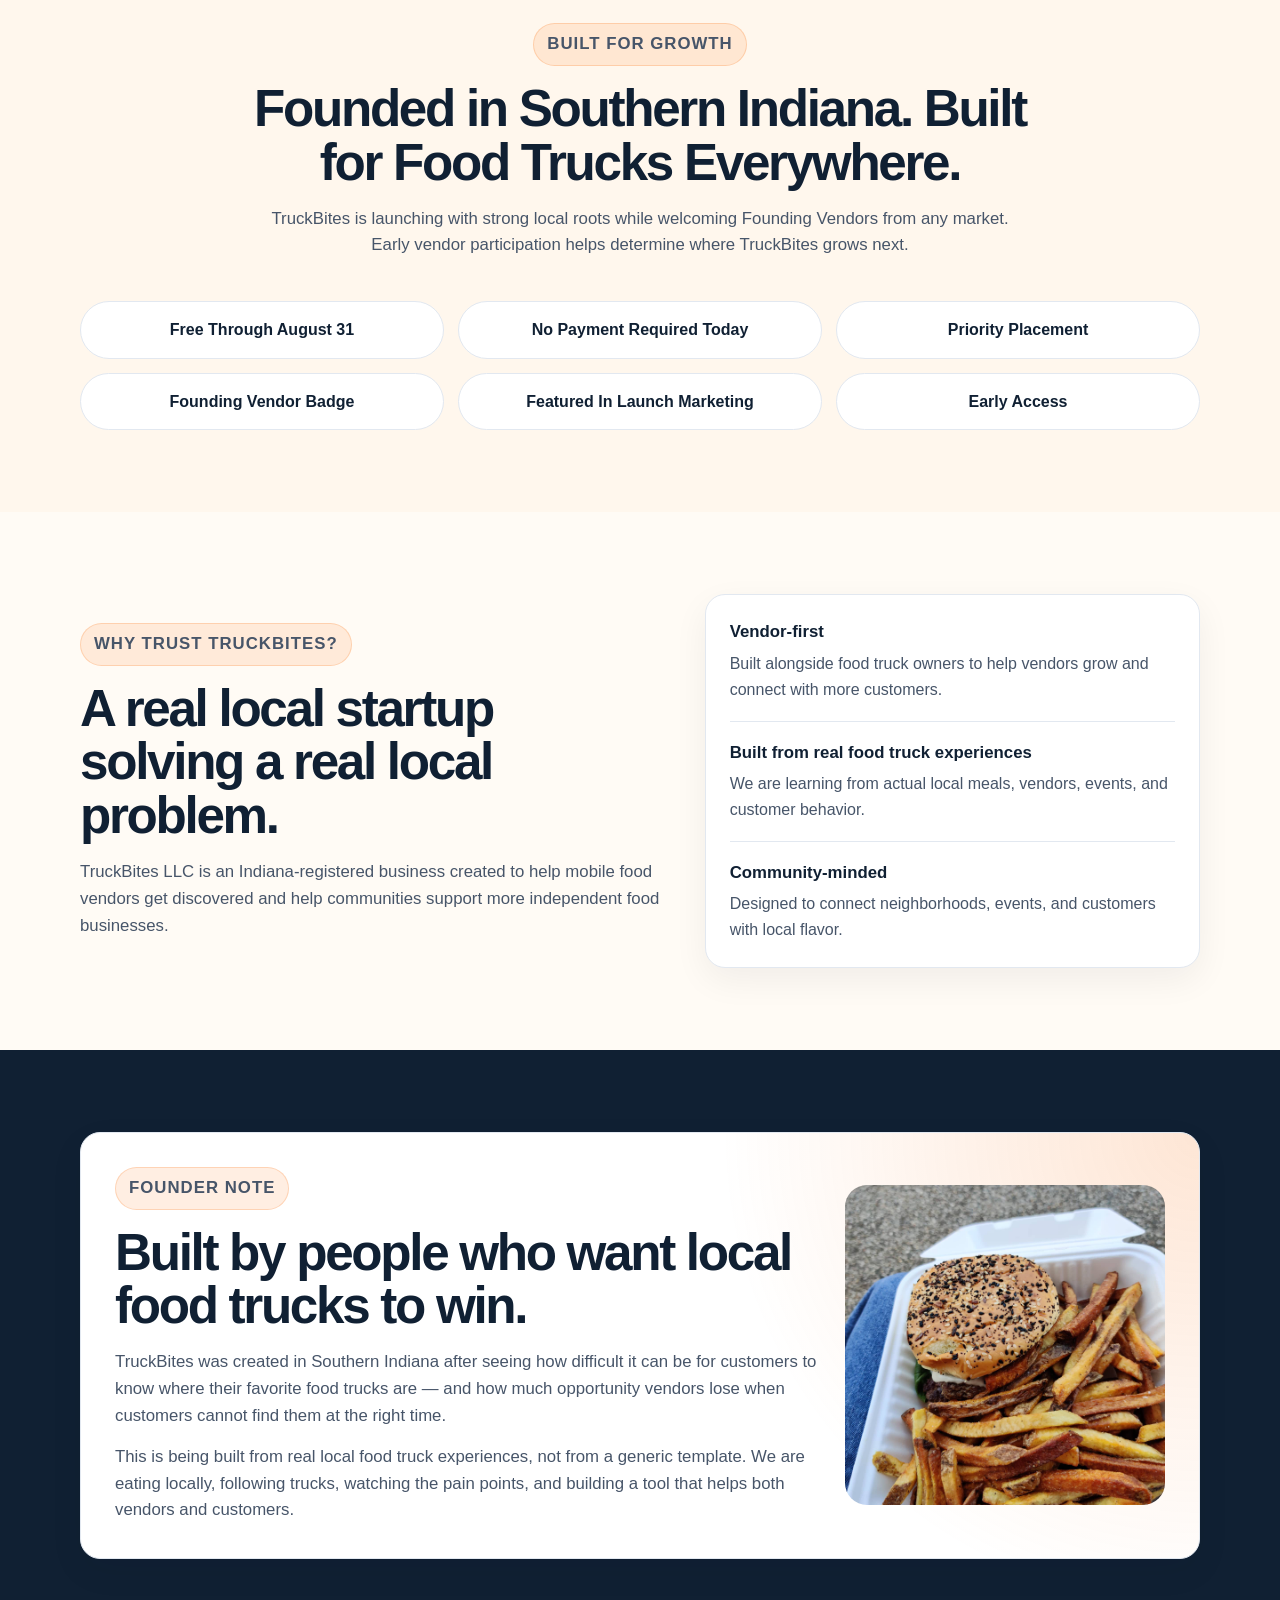
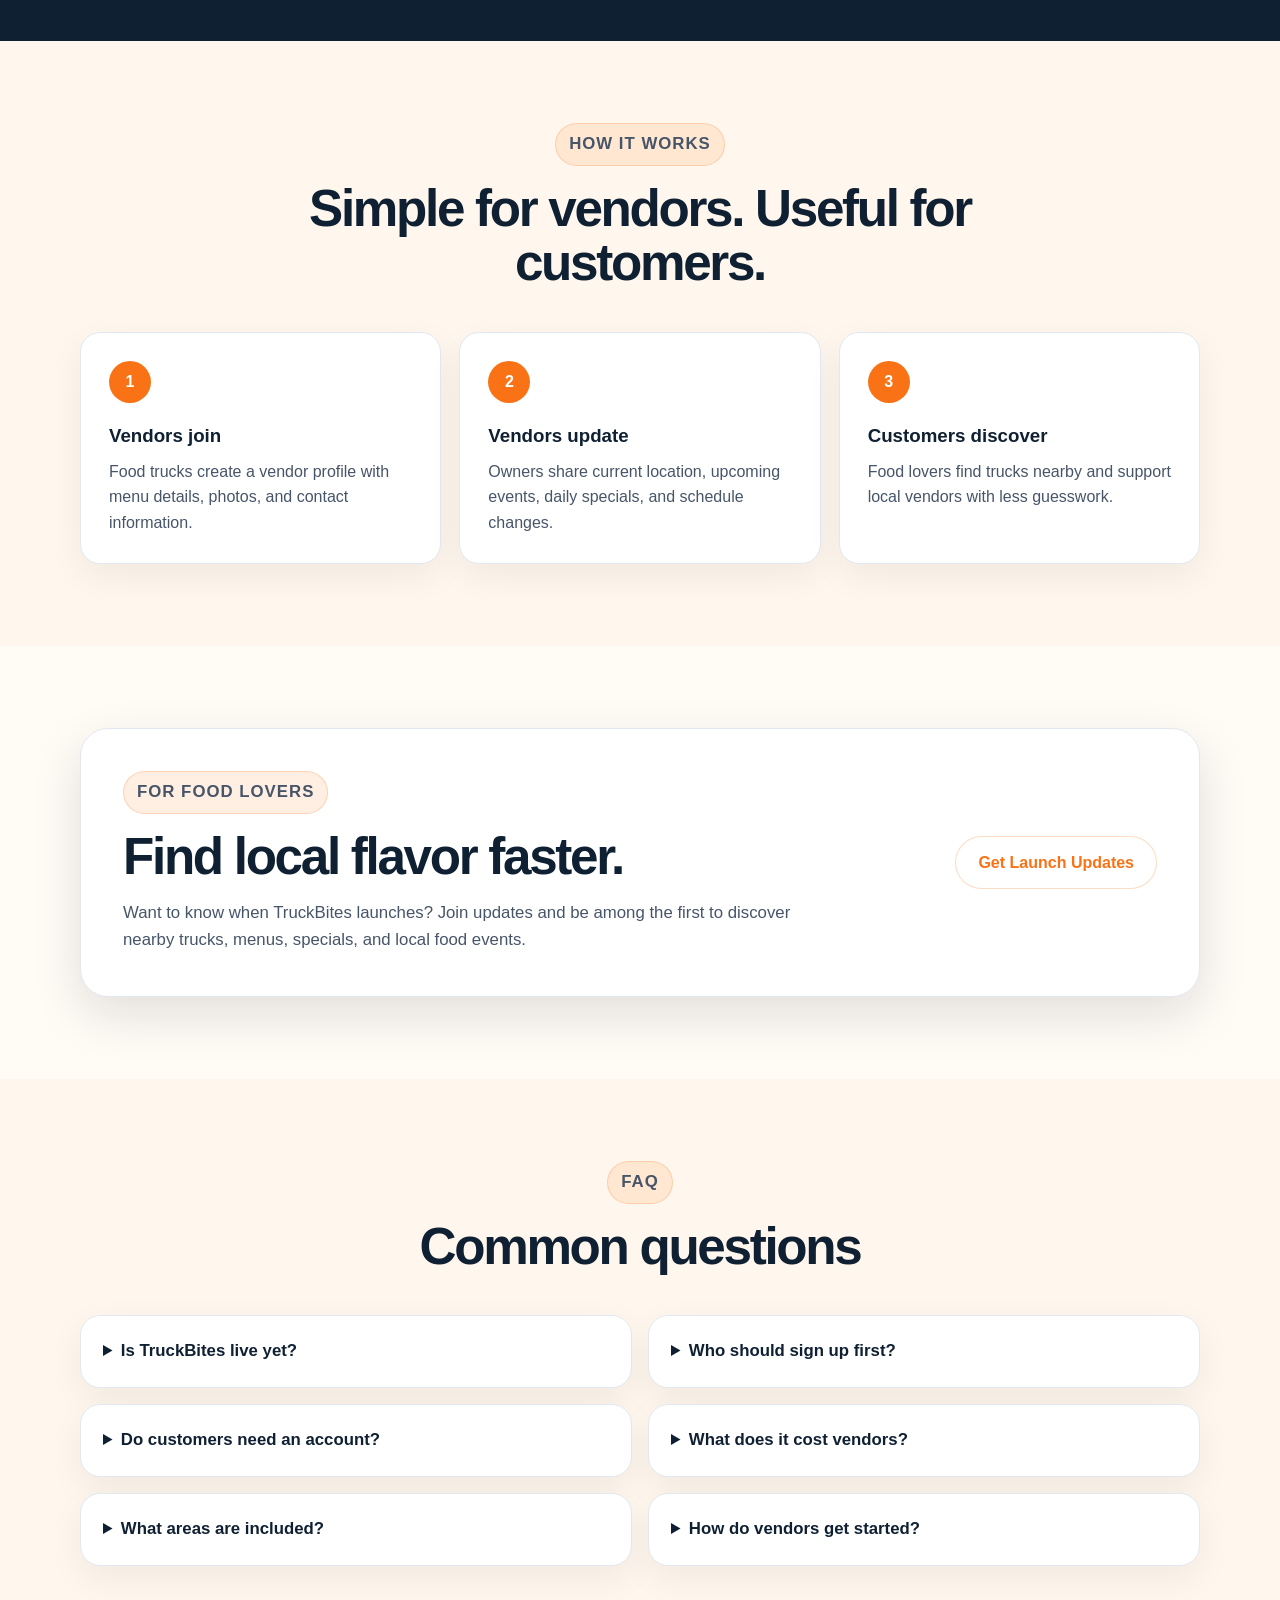
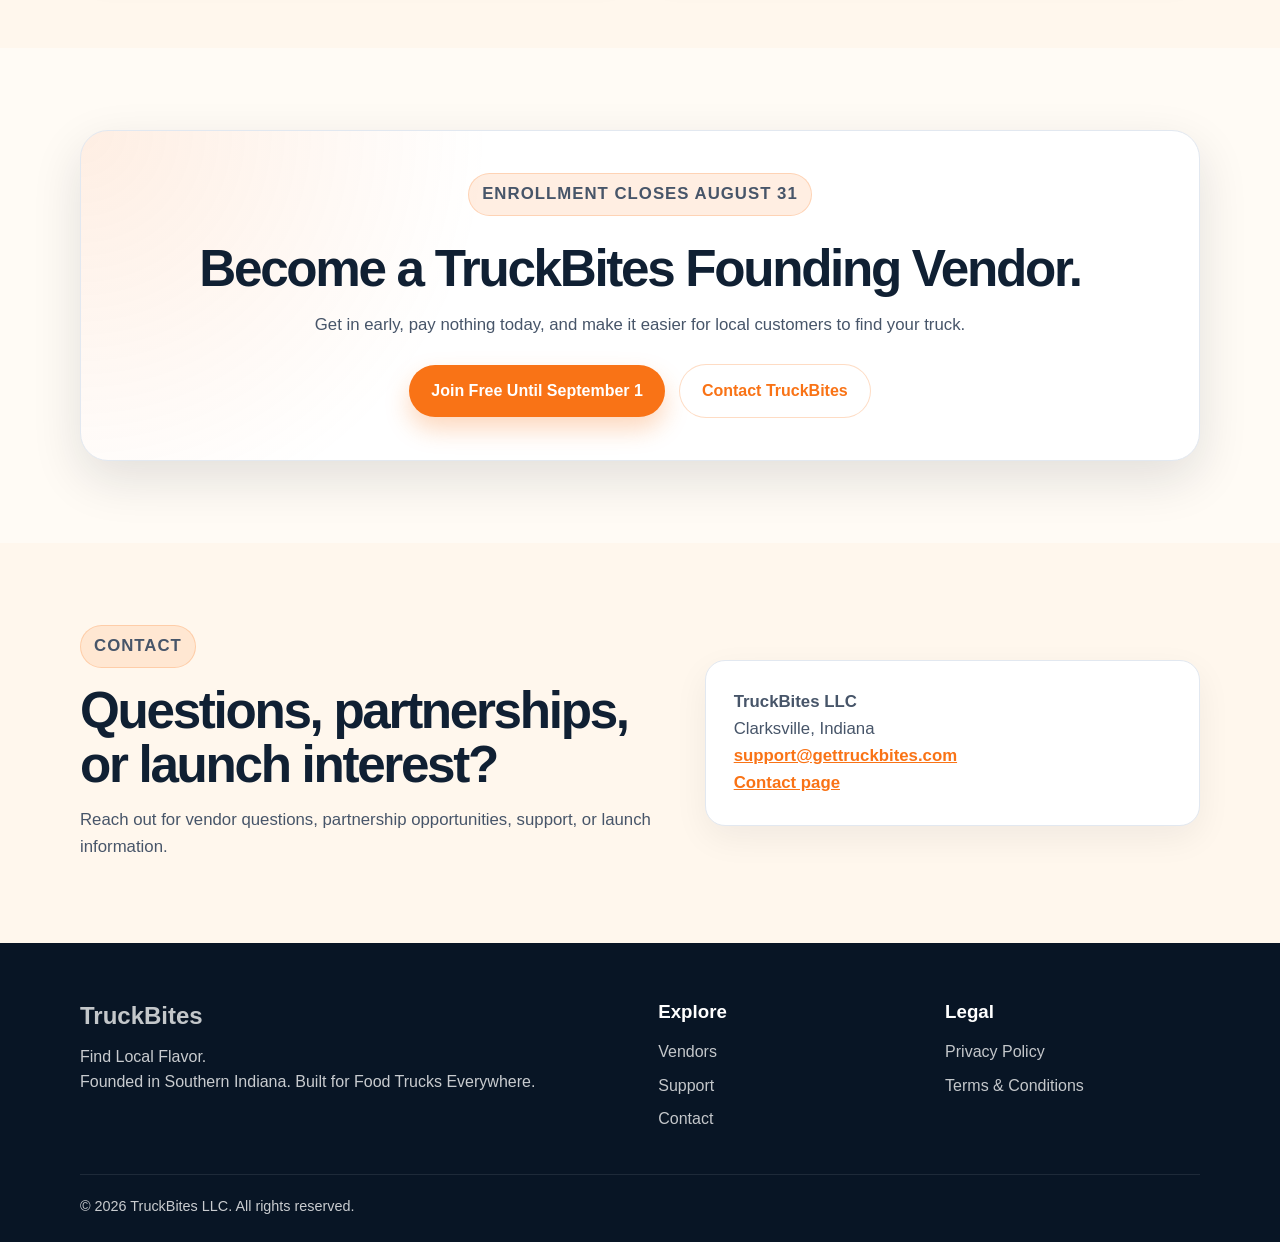
==== commit 82bc35a5: "Revise index.html for launch promotion and vendor details Updated the title and description meta tag" ====
--- a/index.html
+++ b/index.html
@@ -4,10 +4,12 @@
   <meta charset="UTF-8" />
   <meta name="viewport" content="width=device-width, initial-scale=1.0" />
 
-  <title>TruckBites | Find Local Flavor. Discover Food Trucks Near You</title>
-
-<meta name="description"
-content="Discover food trucks, real-time locations, menus, daily specials, and local favorites with TruckBites. Built for food trucks and food lovers everywhere.">
+  <title>TruckBites | Join Free Until September 1</title>
+
+  <meta
+    name="description"
+    content="Join TruckBites as a Founding Vendor. Free until September 1. No payment required today. Help customers find your food truck faster."
+  />
 
   <link rel="stylesheet" href="styles.css" />
 </head>
@@ -25,13 +27,13 @@
 
       <nav class="main-nav" aria-label="Main navigation">
         <a href="index.html">Home</a>
-        <a href="vendor-signup.html">Vendors</a>
+        <a href="join.html">Vendors</a>
         <a href="support.html">Support</a>
         <a href="privacy.html">Privacy</a>
         <a href="terms.html">Terms</a>
       </nav>
 
-      <a href="vendor-signup.html" class="nav-cta">Become a Vendor</a>
+      <a href="join.html" class="nav-cta">Join Free</a>
     </div>
   </header>
 
@@ -39,26 +41,30 @@
     <section class="hero">
       <div class="container hero-grid">
         <div class="hero-content">
-         <p class="eyebrow">
-  Launching July 2026 • Founded in Southern Indiana
-</p>
-
-<h1>Help hungry customers find your food truck.</h1>
-
-<p class="hero-subtitle">
-  Built for food trucks everywhere. Connect with more customers through real-time locations,
-  menus, specials, events, and vendor-first tools designed to help your business grow.
-</p>
+          <p class="eyebrow">
+            Founding Vendor Enrollment Open
+          </p>
+
+          <h1>Join TruckBites Free Until September 1</h1>
+
+          <p class="hero-subtitle">
+            Become a Founding Vendor, get discovered by local customers,
+            and pay nothing until September 1.
+          </p>
 
           <div class="hero-actions">
-            <a href="vendor-signup.html" class="btn btn-primary">Become a Founding Vendor</a>
-            <a href="#food-lovers" class="btn btn-secondary">Join Food Lover Updates</a>
+            <a href="join.html" class="btn btn-primary">
+              Join Free Until September 1
+            </a>
+            <a href="#food-lovers" class="btn btn-secondary">
+              Join Food Lover Updates
+            </a>
           </div>
 
           <div class="hero-trust">
-            <span>Vendor-Driven</span>
-            <span>Built for food trucks everywhere</span>
-            <span>Founded in Southern Indiana</span>
+            <span>Free Through August 31</span>
+            <span>No Payment Required Today</span>
+            <span>Enrollment Ends August 31</span>
           </div>
         </div>
 
@@ -115,17 +121,17 @@
       <div class="container">
         <div class="section-heading">
           <p class="eyebrow">Local flavor gallery</p>
-          <h2>Real food from Louisville-area food trucks.</h2>
-          <p>
-            These are meals we have personally ordered from food trucks in the Louisville and
+          <h2>Real food from local food trucks.</h2>
+          <p>
+            These are real meals personally ordered from food trucks in the Louisville and
             Southern Indiana area — the kind of local flavor TruckBites is being built to help people discover.
           </p>
         </div>
 
         <div class="gallery-grid">
           <figure class="gallery-card large">
-            <img src="images/loaded-fries.jpg" alt="Loaded fries from a Louisville-area food truck" />
-            <figcaption>Loaded fries from a Louisville-area food truck.</figcaption>
+            <img src="images/loaded-fries.jpg" alt="Loaded fries from a local food truck" />
+            <figcaption>Loaded fries from a local food truck.</figcaption>
           </figure>
 
           <figure class="gallery-card">
@@ -137,13 +143,6 @@
             <img src="images/Philly-eggrolls.jpg" alt="Philly cheesesteak egg rolls from a local food truck" />
             <figcaption>Philly cheesesteak egg rolls from a local truck.</figcaption>
           </figure>
-
-          <!-- <figure class="gallery-card">
-            <img src="images/Club_Sandwich.jpg" alt="Club sandwich from a Louisville-area food truck" />
-            <figcaption>Club sandwich from a Louisville-area food truck.</figcaption>
-          </figure>
-          -->
-          
 
           <figure class="gallery-card">
             <img src="images/Club-sandwich.jpg" alt="Grilled club sandwich from a local food truck" />
@@ -160,29 +159,37 @@
           <h2>Join before launch and help shape TruckBites.</h2>
           <p>
             Founding vendor spots are now available for food trucks ready to grow their
-        visibility and connect with more customers. Early members receive priority
-        placement, direct input on platform features, and access to exclusive founding
-        member benefits before public launch.
+            visibility and connect with more customers. Vendors who join before August 31
+            receive free access through launch, priority placement, and exclusive founding
+            member benefits.
           </p>
 
           <ul class="check-list">
+            <li>Free access through August 31</li>
+            <li>No payment required today</li>
             <li>Priority placement during launch</li>
-            <li>Early access to vendor tools</li>
+            <li>Founding Vendor badge</li>
+            <li>Featured in launch marketing</li>
             <li>Input on features that matter to real food trucks</li>
-            <li>Launch pricing for early vendor partners</li>
           </ul>
 
-          <a href="vendor-signup.html" class="btn btn-primary">Apply as a Founding Vendor</a>
+          <a href="join.html" class="btn btn-primary">
+            Reserve My Free Spot
+          </a>
         </div>
 
         <div class="pricing-card">
-          <p class="pricing-label">Launch pricing</p>
-          <h3>$49/month</h3>
-          <p>or $500/year when paid annually</p>
+          <p class="pricing-label">Founding Vendor Offer</p>
+          <h3>$0 Today</h3>
+          <p>Free through August 31 for vendors who join before launch.</p>
+
           <hr />
-          <p>
-            Designed to be affordable for independent food trucks, pop-ups, and mobile food vendors
-            building local visibility.
+
+          <p>
+            <strong>$49/month begins September 1.</strong>
+          </p>
+          <p>
+            No payment required today. Founding Vendor enrollment closes August 31.
           </p>
         </div>
       </div>
@@ -192,19 +199,22 @@
       <div class="container">
         <div class="section-heading">
           <p class="eyebrow">Built for Growth</p>
-          <h2> Founded in Southern Indiana. Built for Food Trucks Everywhere.</h2>
-          <p>
-            We are starting with a focused launch market to create a better experience
-    for vendors and customers, then expanding as the TruckBites community grows.
-          </p>
-       <div class="location-grid">
-  <div>Priority Placement</div>
-  <div>Founding Pricing</div>
-  <div>Early Access</div>
-  <div>Direct Feature Input</div>
-  <div>Vendor Support</div>
-  <div>Launch Partner Status</div>
-</div>
+          <h2>Founded in Southern Indiana. Built for Food Trucks Everywhere.</h2>
+          <p>
+            TruckBites is launching with strong local roots while welcoming Founding Vendors
+            from any market. Early vendor participation helps determine where TruckBites grows next.
+          </p>
+        </div>
+
+        <div class="location-grid">
+          <div>Free Through August 31</div>
+          <div>No Payment Required Today</div>
+          <div>Priority Placement</div>
+          <div>Founding Vendor Badge</div>
+          <div>Featured In Launch Marketing</div>
+          <div>Early Access</div>
+        </div>
+      </div>
     </section>
 
     <section class="section trust">
@@ -213,24 +223,20 @@
           <p class="eyebrow">Why trust TruckBites?</p>
           <h2>A real local startup solving a real local problem.</h2>
           <p>
-            TruckBites LLC is an Indiana-registered business created to help local mobile food
+            TruckBites LLC is an Indiana-registered business created to help mobile food
             vendors get discovered and help communities support more independent food businesses.
           </p>
         </div>
 
-       <div>
-  <strong>Vendor-First</strong>
-  <span>Built alongside food truck owners to help vendors grow and connect with more customers.</span>
-</div>
+        <div class="trust-list">
+          <div>
+            <strong>Vendor-first</strong>
+            <span>Built alongside food truck owners to help vendors grow and connect with more customers.</span>
+          </div>
 
           <div>
             <strong>Built from real food truck experiences</strong>
             <span>We are learning from actual local meals, vendors, events, and customer behavior.</span>
-          </div>
-
-          <div>
-            <strong>Vendor-first</strong>
-            <span>Built around the visibility problems food truck owners face every week.</span>
           </div>
 
           <div>
@@ -306,7 +312,9 @@
           </p>
         </div>
 
-        <a href="contact.html" class="btn btn-secondary">Get Launch Updates</a>
+        <a href="contact.html" class="btn btn-secondary">
+          Get Launch Updates
+        </a>
       </div>
     </section>
 
@@ -321,8 +329,8 @@
           <details>
             <summary>Is TruckBites live yet?</summary>
             <p>
-              TruckBites is preparing for a July 2026 launch push in Louisville and Southern Indiana.
-              We are currently recruiting founding vendors.
+              TruckBites is preparing for a July 2026 launch push. We are currently recruiting
+              Founding Vendors before public launch.
             </p>
           </details>
 
@@ -330,7 +338,7 @@
             <summary>Who should sign up first?</summary>
             <p>
               Food truck owners, mobile vendors, pop-ups, and local food businesses that want more
-              visibility should apply as founding vendors.
+              visibility should join as Founding Vendors.
             </p>
           </details>
 
@@ -345,23 +353,24 @@
           <details>
             <summary>What does it cost vendors?</summary>
             <p>
-              Launch pricing is planned at $49 per month or $500 per year when paid annually.
-            </p>
-          </details>
-
-         <details>
-  <summary>What areas are included?</summary>
-  <p>
-    Vendors from any location are welcome to join TruckBites. Founding members who
-    join before launch will receive priority placement, early access to new features,
-    and the opportunity to help shape the platform as it grows.
-  </p>
-</details>
+              Vendors who join before August 31 receive free access through launch.
+              Memberships begin September 1 at $49/month or $500/year.
+            </p>
+          </details>
+
+          <details>
+            <summary>What areas are included?</summary>
+            <p>
+              Vendors from any location are welcome to join TruckBites. Early vendor interest
+              helps determine where TruckBites expands next.
+            </p>
+          </details>
 
           <details>
             <summary>How do vendors get started?</summary>
             <p>
-              Vendors can start by completing the vendor signup form and requesting founding vendor access.
+              Vendors can start by completing the Founding Vendor signup form at
+              <a href="join.html">gettruckbites.com/join</a>.
             </p>
           </details>
         </div>
@@ -370,15 +379,19 @@
 
     <section class="section final-cta">
       <div class="container final-cta-card">
-        <p class="eyebrow">Ready for launch?</p>
+        <p class="eyebrow">Enrollment Closes August 31</p>
         <h2>Become a TruckBites Founding Vendor.</h2>
         <p>
-          Get in early, help shape the platform, and make it easier for local customers to find your truck.
+          Get in early, pay nothing today, and make it easier for local customers to find your truck.
         </p>
 
         <div class="hero-actions">
-          <a href="vendor-signup.html" class="btn btn-primary">Become a Founding Vendor</a>
-          <a href="contact.html" class="btn btn-secondary">Contact TruckBites</a>
+          <a href="join.html" class="btn btn-primary">
+            Join Free Until September 1
+          </a>
+          <a href="contact.html" class="btn btn-secondary">
+            Contact TruckBites
+          </a>
         </div>
       </div>
     </section>
@@ -396,24 +409,30 @@
         <div class="contact-card">
           <p><strong>TruckBites LLC</strong></p>
           <p>Clarksville, Indiana</p>
-          <p><a href="mailto:support@gettruckbites.com">support@gettruckbites.com</a></p>
-          <p><a href="contact.html">Contact page</a></p>
+          <p>
+            <a href="mailto:support@gettruckbites.com">
+              support@gettruckbites.com
+            </a>
+          </p>
+          <p>
+            <a href="contact.html">Contact page</a>
+          </p>
         </div>
       </div>
     </section>
   </main>
 
- <footer class="site-footer">
-  <div class="container footer-grid">
-    <div>
-      <a href="index.html" class="footer-brand">TruckBites</a>
-      <p>Find Local Flavor.</p>
-      <p>Founded in Southern Indiana. Built for Food Trucks Everywhere.</p>
-    </div>
+  <footer class="site-footer">
+    <div class="container footer-grid">
+      <div>
+        <a href="index.html" class="footer-brand">TruckBites</a>
+        <p>Find Local Flavor.</p>
+        <p>Founded in Southern Indiana. Built for Food Trucks Everywhere.</p>
+      </div>
 
       <div>
         <h3>Explore</h3>
-        <a href="vendor-signup.html">Vendors</a>
+        <a href="join.html">Vendors</a>
         <a href="support.html">Support</a>
         <a href="contact.html">Contact</a>
       </div>
--- a/styles.css
+++ b/styles.css
@@ -45,6 +45,7 @@
   margin: 0 auto;
 }
 
+/* HEADER */
 .site-header {
   position: sticky;
   top: 0;
@@ -65,6 +66,9 @@
   display: flex;
   align-items: center;
   text-decoration: none;
+  color: var(--white);
+  font-weight: 900;
+  letter-spacing: 0.04em;
 }
 
 .brand-logo {
@@ -75,20 +79,23 @@
   border-radius: 12px;
 }
 
-.main-nav {
+.main-nav,
+.site-header nav {
   display: flex;
   align-items: center;
   gap: 22px;
 }
 
-.main-nav a {
+.main-nav a,
+.site-header nav a {
   color: rgba(255, 255, 255, 0.82);
   text-decoration: none;
   font-weight: 700;
   font-size: 0.94rem;
 }
 
-.main-nav a:hover {
+.main-nav a:hover,
+.site-header nav a:hover {
   color: var(--white);
 }
 
@@ -101,6 +108,54 @@
   font-weight: 800;
 }
 
+/* SHARED BUTTONS */
+.btn,
+.primary-cta,
+.join-form button,
+.form-card button {
+  display: inline-flex;
+  justify-content: center;
+  align-items: center;
+  min-height: 50px;
+  padding: 13px 22px;
+  border-radius: 999px;
+  text-decoration: none;
+  border: none;
+  font-weight: 900;
+  cursor: pointer;
+  transition: transform 0.18s ease, box-shadow 0.18s ease, background 0.18s ease;
+}
+
+.btn:hover,
+.primary-cta:hover,
+.join-form button:hover,
+.form-card button:hover {
+  transform: translateY(-2px);
+}
+
+.btn-primary,
+.primary-cta,
+.join-form button,
+.form-card button {
+  color: var(--white);
+  background: var(--orange);
+  box-shadow: 0 12px 25px rgba(249, 115, 22, 0.28);
+}
+
+.btn-primary:hover,
+.primary-cta:hover,
+.join-form button:hover,
+.form-card button:hover {
+  background: var(--orange-dark);
+}
+
+.btn-secondary {
+  color: var(--orange);
+  background: var(--white);
+  border: 1px solid rgba(249, 115, 22, 0.25);
+}
+
+/* HERO */
 .hero {
   background:
     radial-gradient(circle at top left, rgba(249, 115, 22, 0.18), transparent 35%),
@@ -146,6 +201,19 @@
   margin-bottom: 24px;
 }
 
+.join-page .hero,
+.hero.join-hero {
+  text-align: center;
+  padding: 5rem 6% 4rem;
+}
+
+.join-page .hero h1,
+.hero.join-hero h1 {
+  color: var(--orange);
+  margin-left: auto;
+  margin-right: auto;
+}
+
 .hero-subtitle {
   font-size: 1.18rem;
   color: rgba(255, 255, 255, 0.82);
@@ -153,6 +221,15 @@
   margin-bottom: 30px;
 }
 
+.join-page .hero-subtitle,
+.hero.join-hero .hero-subtitle {
+  font-size: 1.25rem;
+  max-width: 700px;
+  margin: 0 auto 1.5rem;
+  color: var(--cream);
+  font-weight: 700;
+}
+
 .hero-actions {
   display: flex;
   gap: 14px;
@@ -160,57 +237,39 @@
   align-items: center;
 }
 
-.btn {
-  display: inline-flex;
-  justify-content: center;
-  align-items: center;
-  min-height: 50px;
-  padding: 13px 22px;
-  border-radius: 999px;
-  text-decoration: none;
-  font-weight: 900;
-  transition: transform 0.18s ease, box-shadow 0.18s ease, background 0.18s ease;
-}
-
-.btn:hover {
-  transform: translateY(-2px);
-}
-
-.btn-primary {
-  color: var(--white);
-  background: var(--orange);
-  box-shadow: 0 12px 25px rgba(249, 115, 22, 0.28);
-}
-
-.btn-primary:hover {
-  background: var(--orange-dark);
-}
-
-.btn-secondary {
-  color: var(--orange);
-  background: var(--white);
-  border: 1px solid rgba(249, 115, 22, 0.25);
-}
-
 .hero .btn-secondary {
   color: var(--white);
   background: rgba(255, 255, 255, 0.08);
   border-color: rgba(255, 255, 255, 0.18);
 }
 
-.hero-trust {
+.hero-trust,
+.hero-badges {
   display: flex;
   flex-wrap: wrap;
   gap: 10px;
   margin-top: 28px;
 }
 
-.hero-trust span {
+.hero-badges {
+  justify-content: center;
+  margin: 2rem auto;
+}
+
+.hero-trust span,
+.hero-badges span {
   color: rgba(255, 255, 255, 0.78);
   background: rgba(255, 255, 255, 0.08);
   padding: 8px 11px;
   border-radius: 999px;
   font-size: 0.88rem;
+}
+
+.hero-badges span {
+  border: 1px solid rgba(255, 255, 255, 0.25);
+  color: var(--white);
+  padding: 0.7rem 1rem;
+  font-weight: 800;
 }
 
 .hero-photo-card {
@@ -247,6 +306,7 @@
   font-size: 0.92rem;
 }
 
+/* SECTIONS */
 .section {
   padding: 82px 0;
 }
@@ -263,7 +323,8 @@
 .founder h2,
 .food-lover-card h2,
 .final-cta h2,
-.contact-section h2 {
+.contact-section h2,
+.form-intro h2 {
   font-size: clamp(2rem, 4vw, 3.35rem);
   line-height: 1.05;
   letter-spacing: -0.045em;
@@ -277,15 +338,29 @@
 .founder p,
 .food-lover-card p,
 .final-cta p,
-.contact-section p {
+.contact-section p,
+.form-intro p {
   color: var(--slate);
   font-size: 1.05rem;
 }
 
-.vendor-focus {
+.vendor-focus,
+.trust,
+.food-lovers,
+.final-cta {
   background: var(--cream-light);
 }
 
+.gallery-section,
+.founding,
+.local-launch,
+.how-it-works,
+.faq,
+.contact-section {
+  background: var(--cream);
+}
+
+/* BENEFITS */
 .benefit-grid {
   display: grid;
   grid-template-columns: repeat(4, 1fr);
@@ -310,9 +385,9 @@
   padding: 24px;
 }
 
-.benefit-card h3 {
+.benefit-card h3,
+.benefit-card h2 {
   color: var(--navy);
-  font-size: 1.15rem;
   margin-bottom: 10px;
 }
 
@@ -320,15 +395,36 @@
   color: var(--slate);
 }
 
-.gallery-section,
-.founding,
-.local-launch,
-.how-it-works,
-.faq,
-.contact-section {
-  background: var(--cream);
-}
-
+.benefit-card ul {
+  padding-left: 1.2rem;
+  margin-bottom: 0;
+}
+
+.benefit-card li {
+  margin-bottom: 0.85rem;
+  font-weight: 700;
+}
+
+.benefits-section {
+  display: grid;
+  grid-template-columns: repeat(2, minmax(0, 1fr));
+  gap: 1.5rem;
+  padding: 4rem 6%;
+  max-width: 1100px;
+  margin: 0 auto;
+}
+
+.benefits-section .benefit-card {
+  border-radius: 1.25rem;
+  padding: 2rem;
+  box-shadow: 0 12px 30px rgba(16, 42, 67, 0.08);
+}
+
+.benefit-card.highlight {
+  border: 3px solid var(--orange);
+}
+
+/* GALLERY */
 .gallery-grid {
   display: grid;
   grid-template-columns: 1.2fr 1fr 1fr;
@@ -364,6 +460,7 @@
   font-weight: 700;
 }
 
+/* FOUNDING / TRUST / CONTACT GRIDS */
 .founding-grid,
 .trust-grid,
 .contact-grid {
@@ -439,10 +536,6 @@
   color: var(--navy);
 }
 
-.trust {
-  background: var(--cream-light);
-}
-
 .trust-list {
   padding: 24px;
   display: grid;
@@ -470,6 +563,7 @@
   color: var(--slate);
 }
 
+/* FOUNDER */
 .founder {
   background: var(--navy);
 }
@@ -496,6 +590,7 @@
   border-radius: 22px;
 }
 
+/* STEPS */
 .steps {
   display: grid;
   grid-template-columns: repeat(3, 1fr);
@@ -527,10 +622,7 @@
   color: var(--slate);
 }
 
-.food-lovers {
-  background: var(--cream-light);
-}
-
+/* FOOD LOVERS / FINAL CTA */
 .food-lover-card,
 .final-cta-card {
   border-radius: 28px;
@@ -549,32 +641,6 @@
   max-width: 700px;
 }
 
-.faq-grid {
-  display: grid;
-  grid-template-columns: repeat(2, 1fr);
-  gap: 16px;
-}
-
-.faq details {
-  padding: 22px;
-}
-
-.faq summary {
-  cursor: pointer;
-  color: var(--navy);
-  font-weight: 900;
-  font-size: 1.05rem;
-}
-
-.faq details p {
-  margin-top: 12px;
-  color: var(--slate);
-}
-
-.final-cta {
-  background: var(--cream-light);
-}
-
 .final-cta-card {
   display: block;
   text-align: center;
@@ -598,6 +664,178 @@
   justify-content: center;
 }
 
+/* FAQ */
+.faq-grid {
+  display: grid;
+  grid-template-columns: repeat(2, 1fr);
+  gap: 16px;
+}
+
+.faq details {
+  padding: 22px;
+}
+
+.faq summary {
+  cursor: pointer;
+  color: var(--navy);
+  font-weight: 900;
+  font-size: 1.05rem;
+}
+
+.faq details p {
+  margin-top: 12px;
+  color: var(--slate);
+}
+
+/* JOIN PAGE */
+.offer-strip {
+  background: var(--navy);
+  color: var(--white);
+  text-align: center;
+  padding: 3rem 6%;
+}
+
+.offer-strip h2 {
+  color: var(--orange);
+  font-size: 2rem;
+  margin-top: 0;
+}
+
+.offer-strip p {
+  max-width: 760px;
+  margin: 0 auto;
+  font-size: 1.15rem;
+  font-weight: 700;
+  color: var(--cream);
+}
+
+.form-section {
+  display: grid;
+  grid-template-columns: 0.8fr 1.2fr;
+  gap: 2rem;
+  padding: 4rem 6%;
+  max-width: 1100px;
+  margin: 0 auto;
+}
+
+.form-intro h2 {
+  margin: 0 0 1rem;
+}
+
+.form-intro p {
+  line-height: 1.6;
+}
+
+.join-form {
+  background: var(--white);
+  padding: 2rem;
+  border-radius: 1.25rem;
+  box-shadow: 0 12px 30px rgba(16, 42, 67, 0.08);
+}
+
+.join-form label {
+  display: block;
+  font-weight: 800;
+  margin-bottom: 1rem;
+  color: var(--navy);
+}
+
+.join-form input,
+.join-form select,
+.join-form textarea {
+  width: 100%;
+  display: block;
+  margin-top: 0.4rem;
+  padding: 0.9rem 1rem;
+  border: 2px solid #d9e2ec;
+  border-radius: 0.75rem;
+  font: inherit;
+  background: #fff;
+  color: var(--text);
+}
+
+.join-form textarea {
+  resize: vertical;
+  min-height: 140px;
+}
+
+.join-form input:focus,
+.join-form select:focus,
+.join-form textarea:focus {
+  outline: none;
+  border-color: var(--orange);
+  box-shadow: 0 0 0 3px rgba(249, 115, 22, 0.18);
+}
+
+.join-form button {
+  width: 100%;
+  font-size: 1rem;
+  margin-top: 0.5rem;
+}
+
+.form-note {
+  text-align: center;
+  font-size: 0.9rem;
+  font-weight: 700;
+  color: var(--navy);
+  margin-top: 1rem;
+}
+
+/* CONTACT / SUPPORT FORMS */
+.forms-grid {
+  display: grid;
+  grid-template-columns: minmax(0, 1.4fr) minmax(280px, 0.6fr);
+  gap: 2rem;
+  align-items: start;
+}
+
+.form-card {
+  background: #fff;
+  border-radius: 24px;
+  padding: 2rem;
+  box-shadow: 0 18px 45px rgba(15, 23, 42, 0.08);
+  border: 1px solid rgba(15, 23, 42, 0.08);
+}
+
+.form-card label {
+  display: block;
+  margin-bottom: 1rem;
+  font-weight: 700;
+  color: #102a43;
+}
+
+.form-card input,
+.form-card select,
+.form-card textarea {
+  width: 100%;
+  display: block;
+  margin-top: 0.4rem;
+  padding: 0.85rem 1rem;
+  border: 1px solid #d7dde5;
+  border-radius: 12px;
+  font: inherit;
+  background: #fff;
+  color: #102a43;
+}
+
+.form-card textarea {
+  resize: vertical;
+  min-height: 140px;
+}
+
+.form-card input:focus,
+.form-card select:focus,
+.form-card textarea:focus {
+  outline: none;
+  border-color: var(--orange);
+  box-shadow: 0 0 0 3px rgba(249, 115, 22, 0.18);
+}
+
+.form-card button,
+.form-card .btn {
+  margin-top: 0.5rem;
+}
+
 .contact-card {
   padding: 28px;
 }
@@ -607,6 +845,7 @@
   font-weight: 900;
 }
 
+/* FOOTER */
 .site-footer {
   background: var(--navy-dark);
   color: rgba(255, 255, 255, 0.78);
@@ -651,13 +890,15 @@
   font-size: 0.9rem;
 }
 
+/* RESPONSIVE */
 @media (max-width: 950px) {
   .header-inner {
     flex-wrap: wrap;
     padding: 14px 0;
   }
 
-  .main-nav {
+  .main-nav,
+  .site-header nav {
     order: 3;
     width: 100%;
     justify-content: center;
@@ -700,6 +941,18 @@
   }
 }
 
+@media (max-width: 800px) {
+  .benefits-section,
+  .form-section,
+  .forms-grid {
+    grid-template-columns: 1fr;
+  }
+
+  .form-card {
+    padding: 1.5rem;
+  }
+}
+
 @media (max-width: 640px) {
   .container {
     width: min(100% - 28px, 1120px);
@@ -717,6 +970,11 @@
     padding: 64px 0 52px;
   }
 
+  .join-page .hero,
+  .hero.join-hero {
+    padding-top: 3.5rem;
+  }
+
   .hero h1 {
     font-size: 2.65rem;
   }
@@ -729,7 +987,8 @@
     height: 360px;
   }
 
-  .btn {
+  .btn,
+  .primary-cta {
     width: 100%;
   }
 
@@ -761,11 +1020,13 @@
     font-size: 2.55rem;
   }
 
-  .main-nav {
+  .main-nav,
+  .site-header nav {
     gap: 14px;
   }
 
-  .main-nav a {
+  .main-nav a,
+  .site-header nav a {
     font-size: 0.88rem;
   }
 }
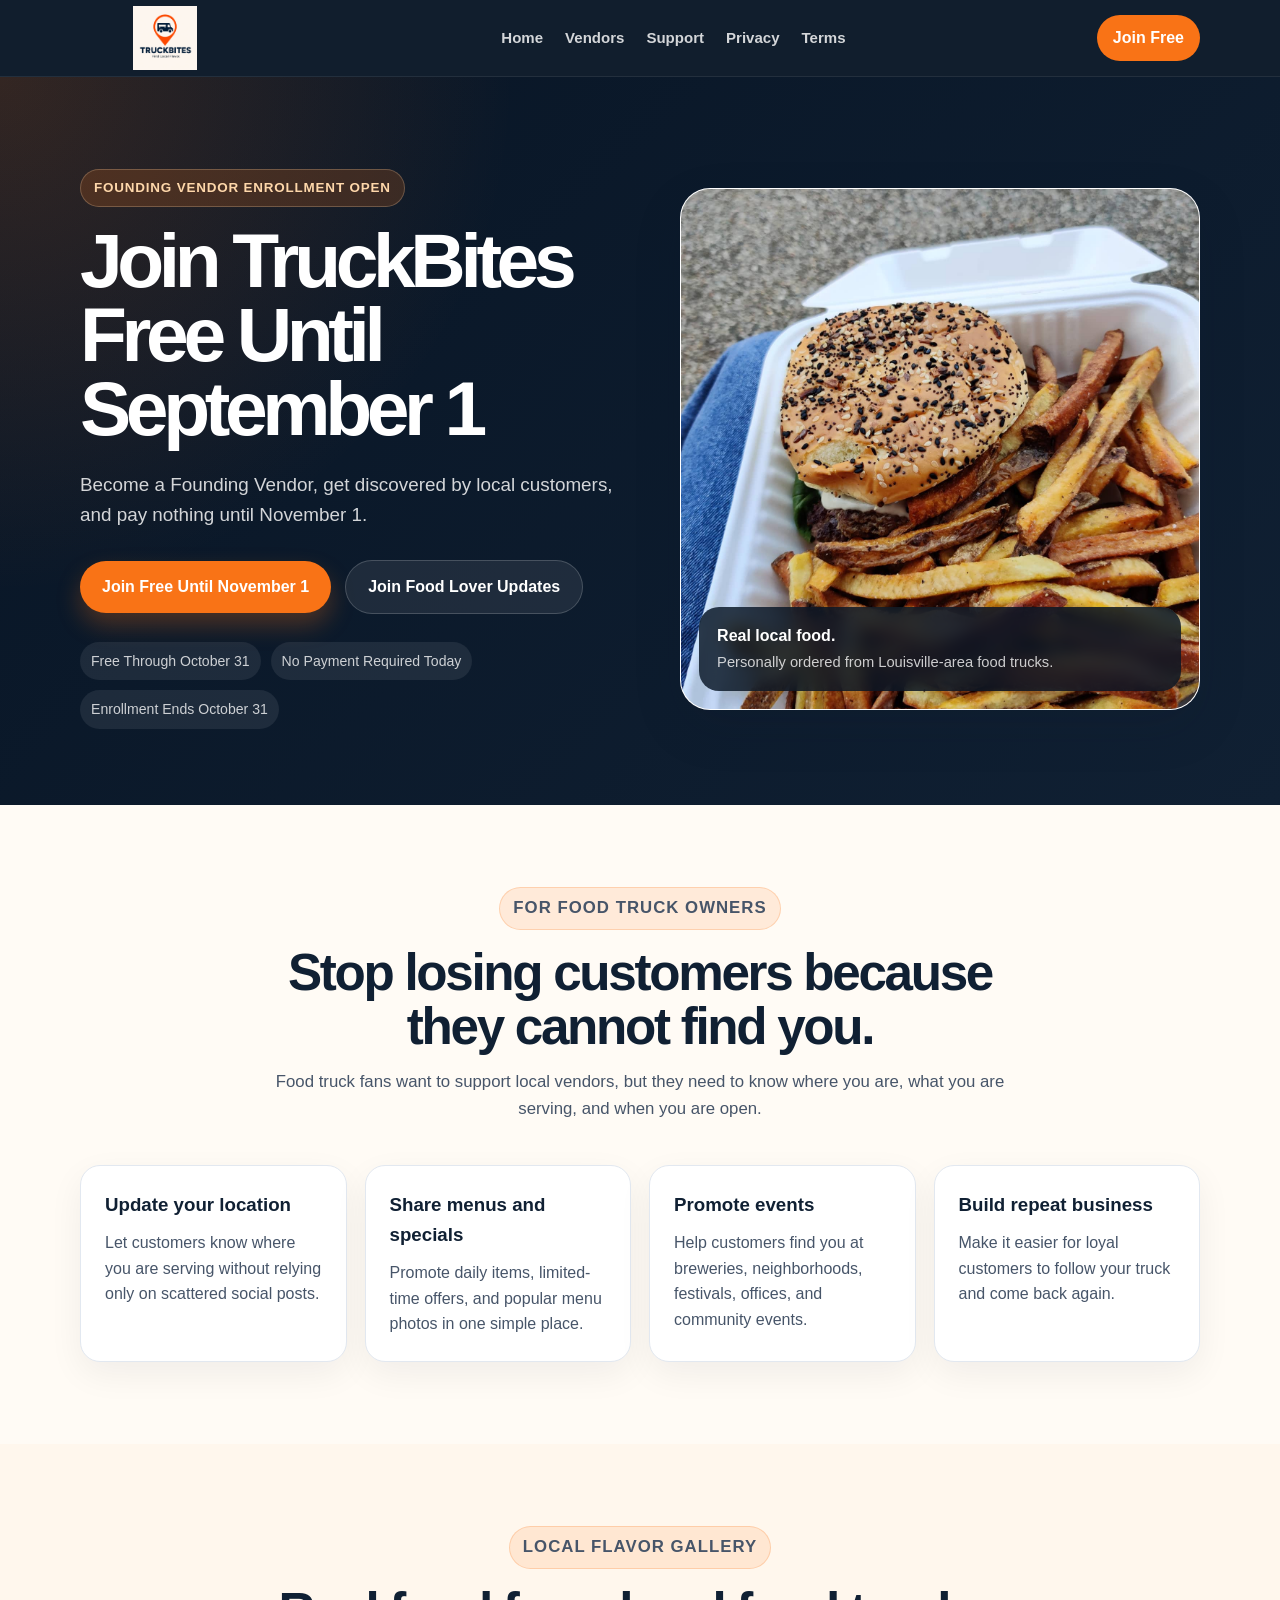
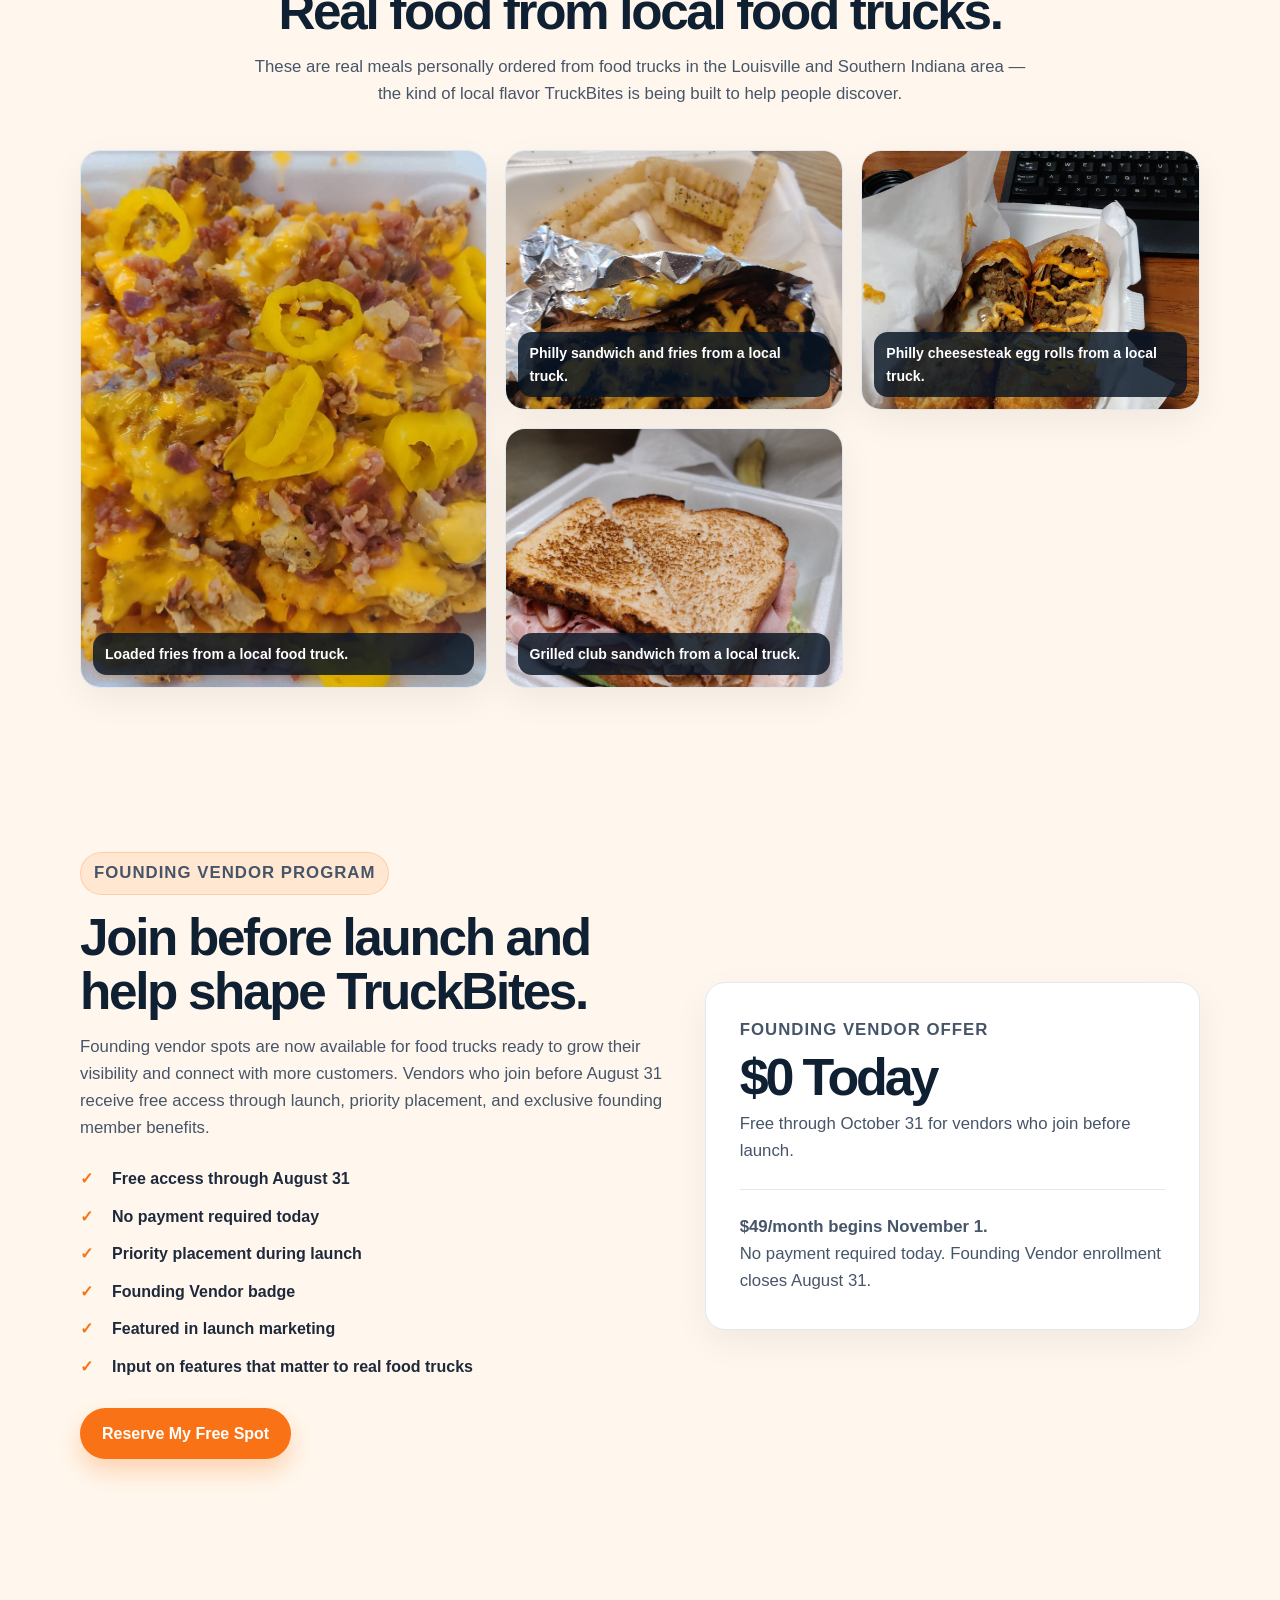
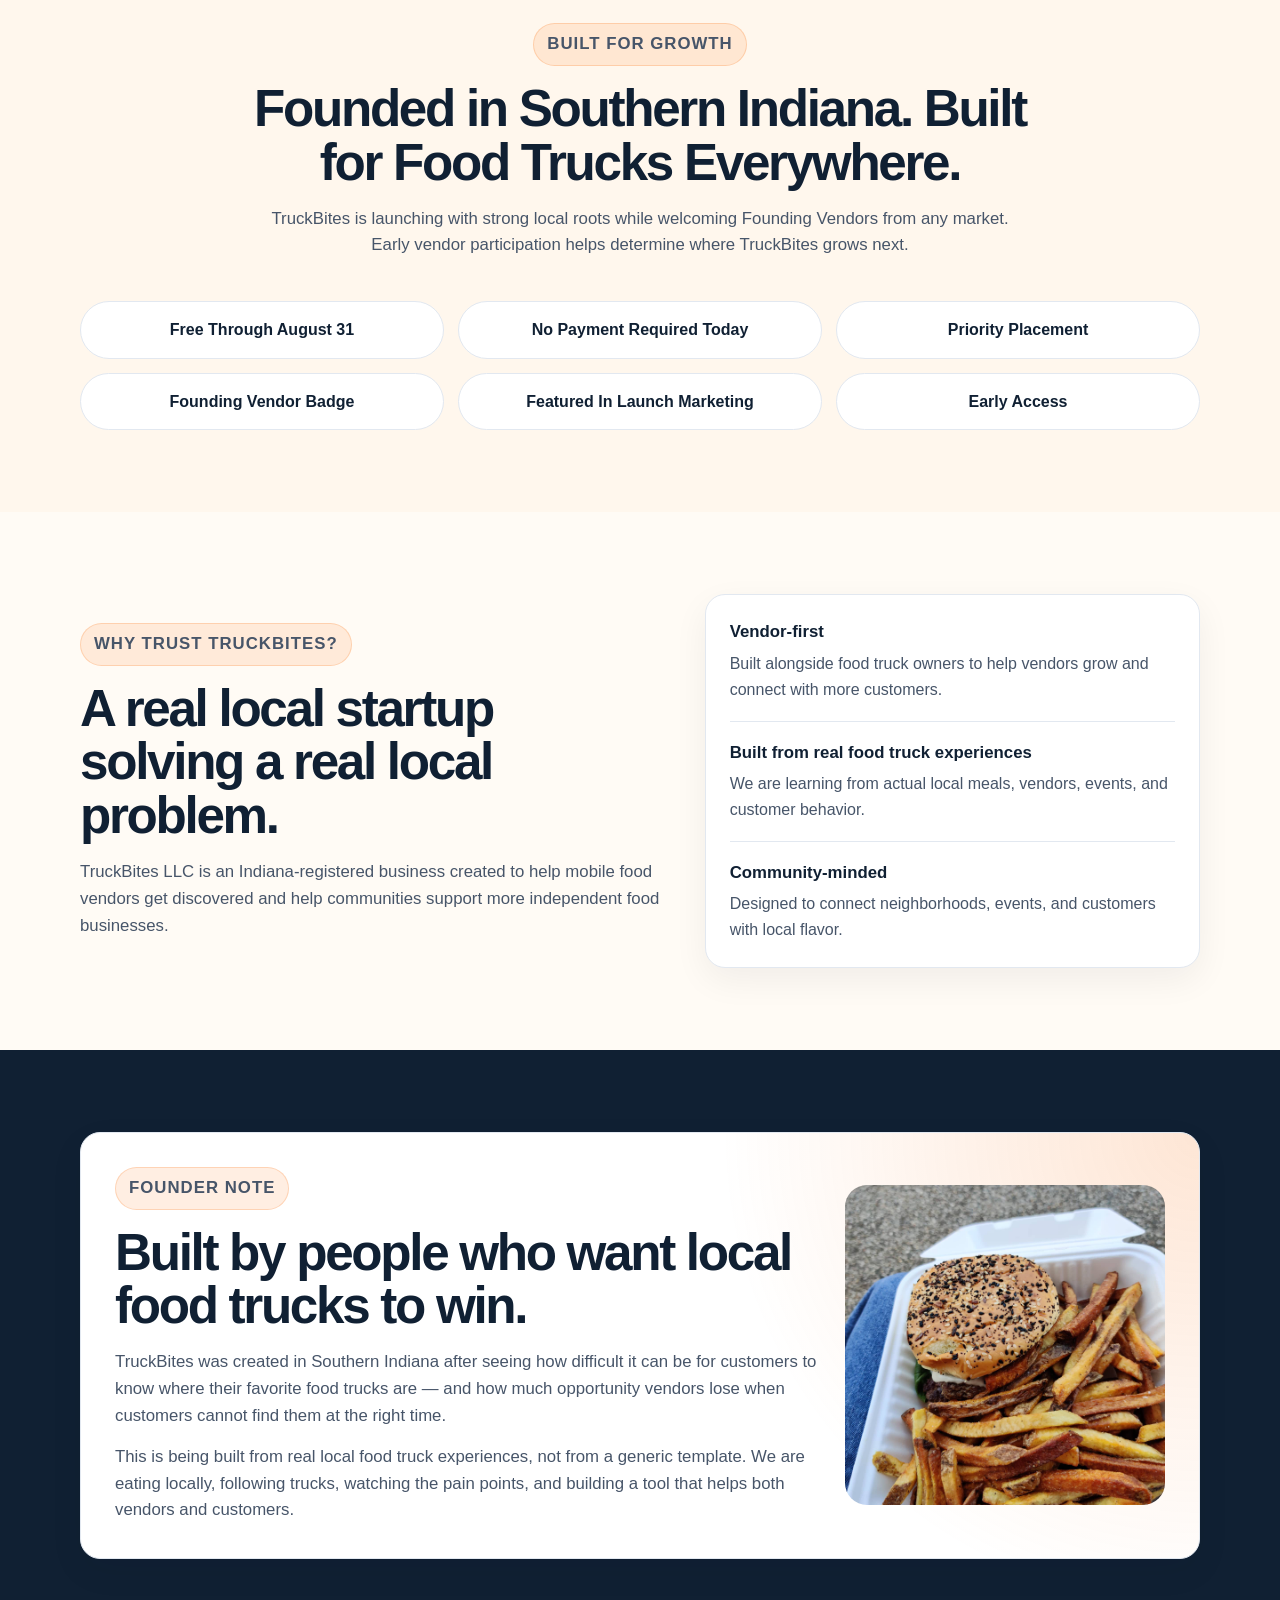
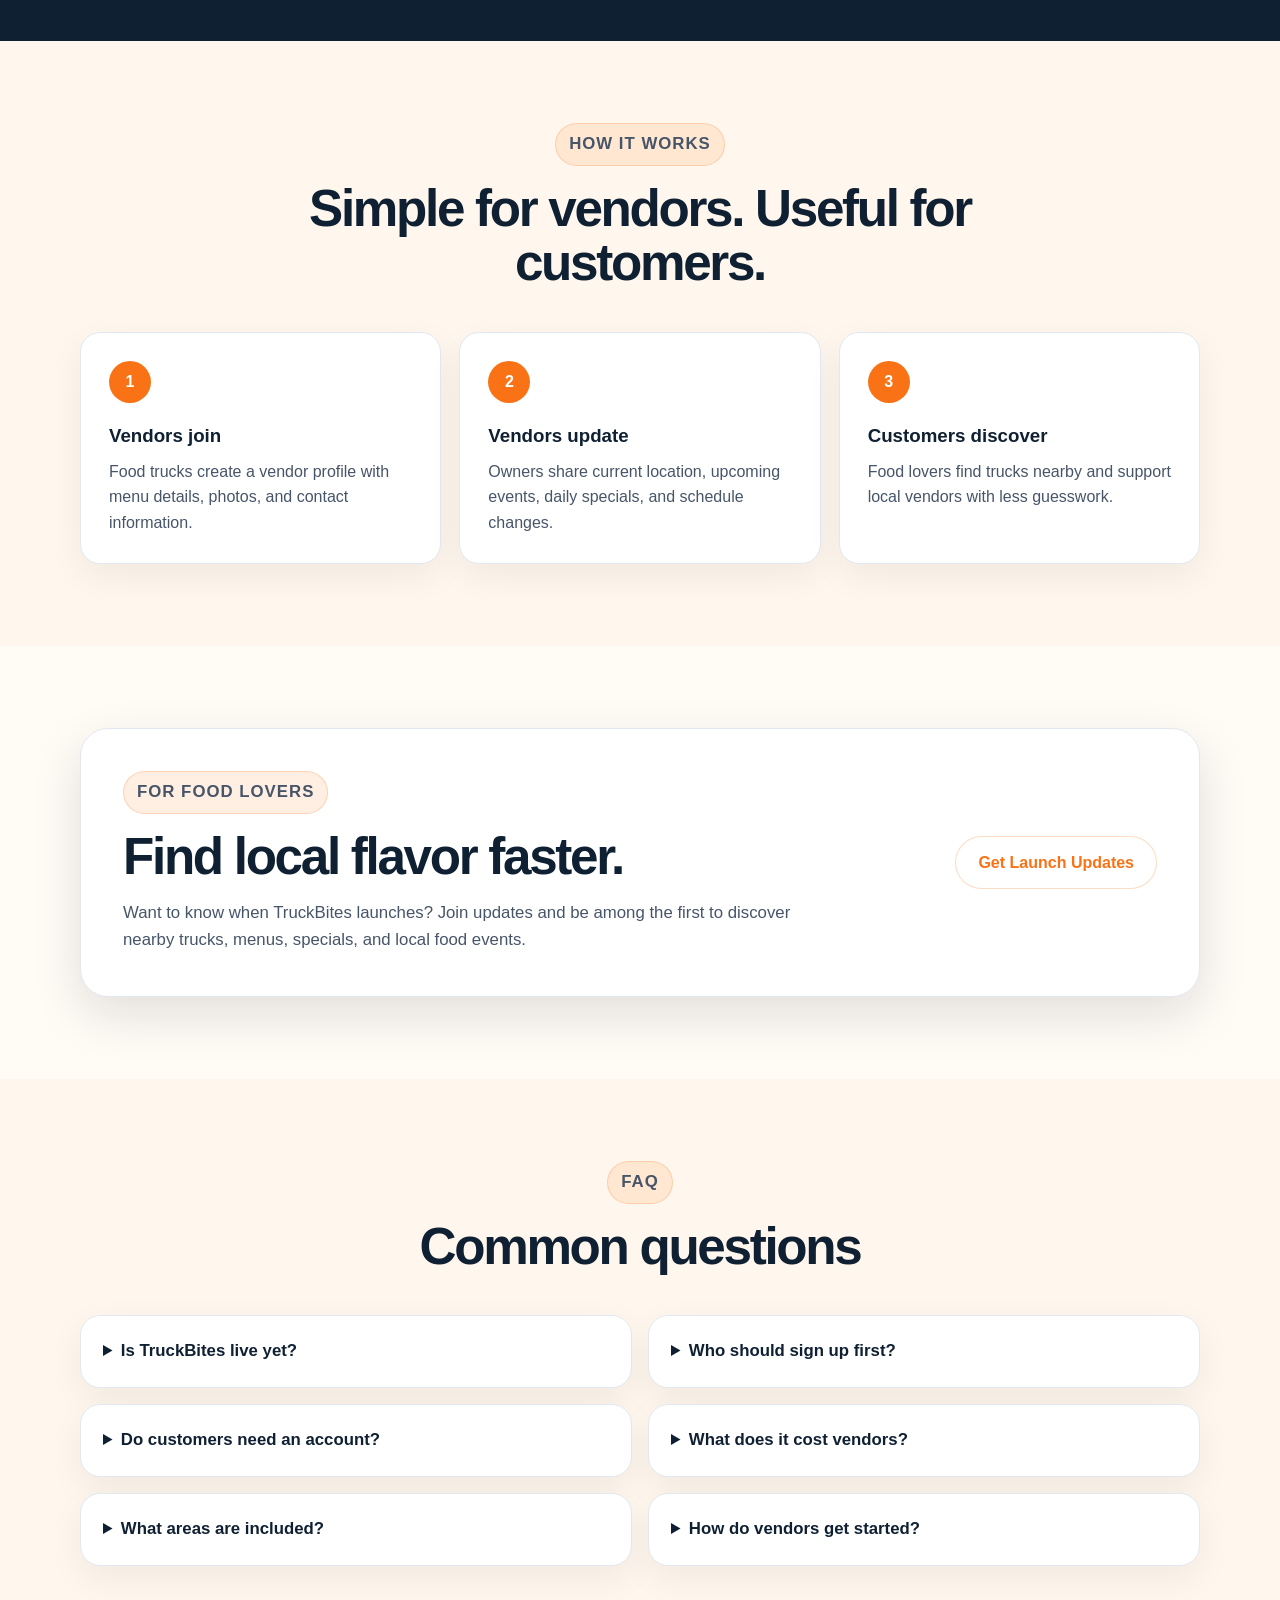
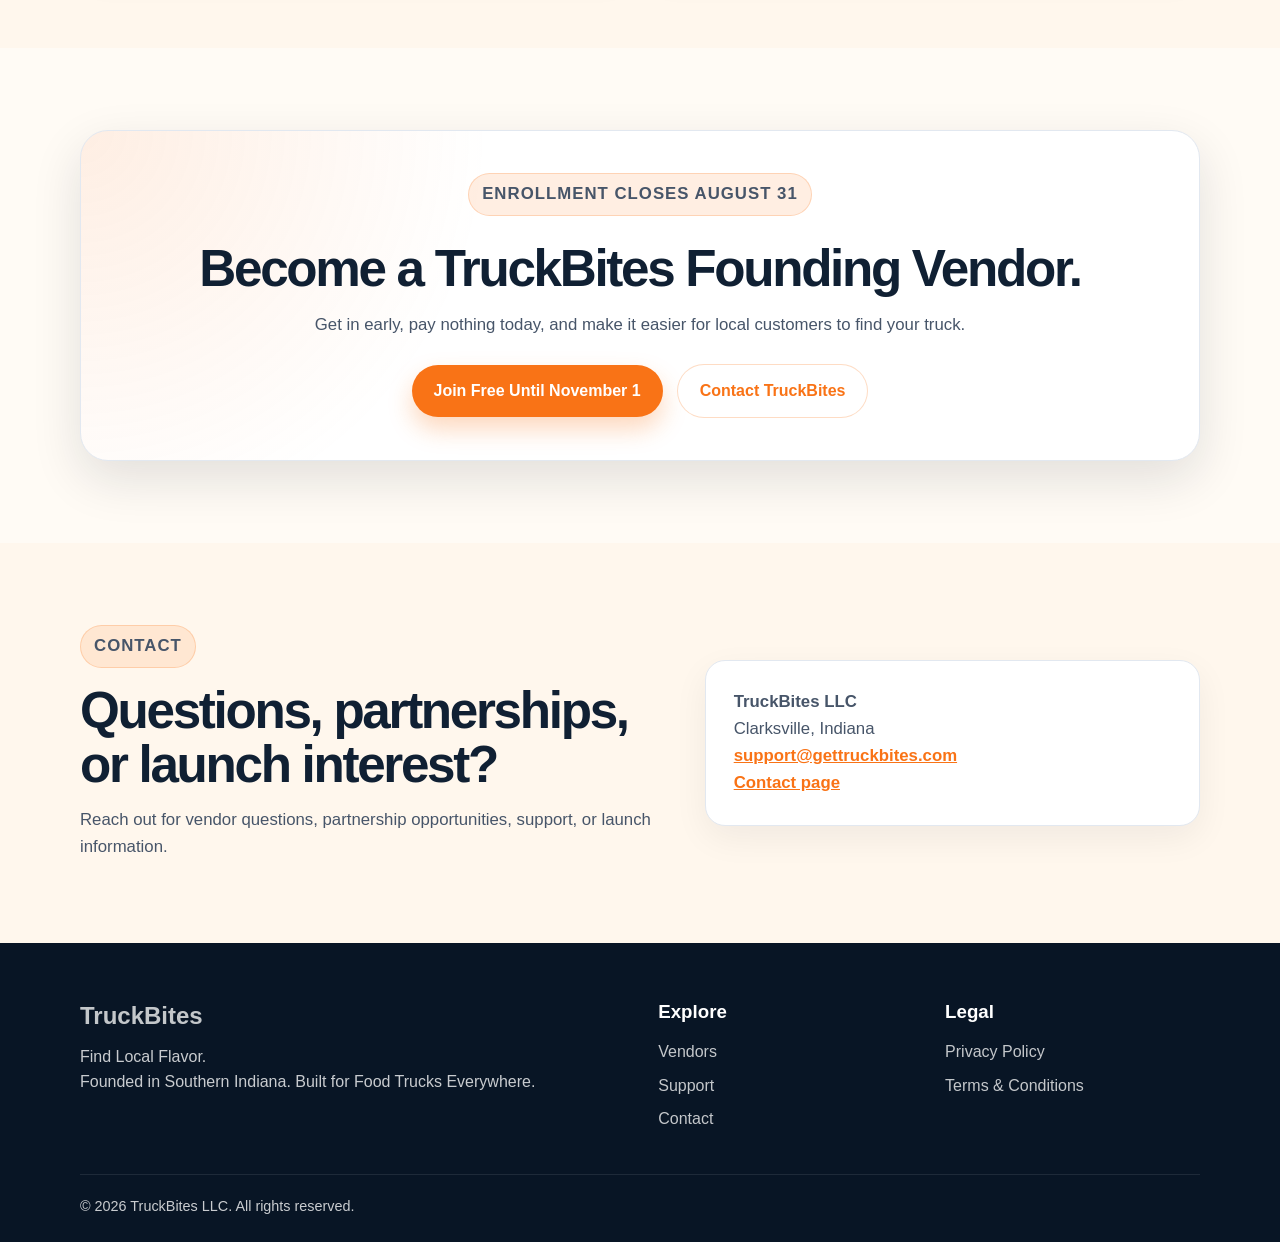
==== commit 2059a47a: "Update index.html" ====
--- a/index.html
+++ b/index.html
@@ -4,11 +4,11 @@
   <meta charset="UTF-8" />
   <meta name="viewport" content="width=device-width, initial-scale=1.0" />
 
-  <title>TruckBites | Join Free Until September 1</title>
+  <title>TruckBites | Join Free Until October 31</title>
 
   <meta
     name="description"
-    content="Join TruckBites as a Founding Vendor. Free until September 1. No payment required today. Help customers find your food truck faster."
+    content="Join TruckBites as a Founding Vendor. Free until October 31. No payment required today. Help customers find your food truck faster."
   />
 
   <link rel="stylesheet" href="styles.css" />
@@ -27,13 +27,13 @@
 
       <nav class="main-nav" aria-label="Main navigation">
         <a href="index.html">Home</a>
-        <a href="join.html">Vendors</a>
+        <a href="vendor-signup.html">Vendors</a>
         <a href="support.html">Support</a>
         <a href="privacy.html">Privacy</a>
         <a href="terms.html">Terms</a>
       </nav>
 
-      <a href="join.html" class="nav-cta">Join Free</a>
+      <a href="vendor-signup.html" class="nav-cta">Join Free</a>
     </div>
   </header>
 
@@ -49,12 +49,12 @@
 
           <p class="hero-subtitle">
             Become a Founding Vendor, get discovered by local customers,
-            and pay nothing until September 1.
+            and pay nothing until November 1.
           </p>
 
           <div class="hero-actions">
-            <a href="join.html" class="btn btn-primary">
-              Join Free Until September 1
+            <a href="vendor-signup.html" class="btn btn-primary">
+              Join Free Until November 1
             </a>
             <a href="#food-lovers" class="btn btn-secondary">
               Join Food Lover Updates
@@ -62,9 +62,9 @@
           </div>
 
           <div class="hero-trust">
-            <span>Free Through August 31</span>
+            <span>Free Through October 31</span>
             <span>No Payment Required Today</span>
-            <span>Enrollment Ends August 31</span>
+            <span>Enrollment Ends October 31</span>
           </div>
         </div>
 
@@ -173,7 +173,7 @@
             <li>Input on features that matter to real food trucks</li>
           </ul>
 
-          <a href="join.html" class="btn btn-primary">
+          <a href="vendor-signup.html" class="btn btn-primary">
             Reserve My Free Spot
           </a>
         </div>
@@ -181,12 +181,12 @@
         <div class="pricing-card">
           <p class="pricing-label">Founding Vendor Offer</p>
           <h3>$0 Today</h3>
-          <p>Free through August 31 for vendors who join before launch.</p>
+          <p>Free through October 31 for vendors who join before launch.</p>
 
           <hr />
 
           <p>
-            <strong>$49/month begins September 1.</strong>
+            <strong>$49/month begins November 1.</strong>
           </p>
           <p>
             No payment required today. Founding Vendor enrollment closes August 31.
@@ -353,8 +353,8 @@
           <details>
             <summary>What does it cost vendors?</summary>
             <p>
-              Vendors who join before August 31 receive free access through launch.
-              Memberships begin September 1 at $49/month or $500/year.
+              Vendors who join before October 31 receive free access through launch.
+              Memberships begin November 1 at $49/month or $500/year.
             </p>
           </details>
 
@@ -370,7 +370,7 @@
             <summary>How do vendors get started?</summary>
             <p>
               Vendors can start by completing the Founding Vendor signup form at
-              <a href="join.html">gettruckbites.com/join</a>.
+              <a href="vendor-signup.html">gettruckbites.com/join</a>.
             </p>
           </details>
         </div>
@@ -386,8 +386,8 @@
         </p>
 
         <div class="hero-actions">
-          <a href="join.html" class="btn btn-primary">
-            Join Free Until September 1
+          <a href="vendor-signup.html" class="btn btn-primary">
+            Join Free Until November 1
           </a>
           <a href="contact.html" class="btn btn-secondary">
             Contact TruckBites
@@ -432,7 +432,7 @@
 
       <div>
         <h3>Explore</h3>
-        <a href="join.html">Vendors</a>
+        <a href="vendor-signup.html">Vendors</a>
         <a href="support.html">Support</a>
         <a href="contact.html">Contact</a>
       </div>
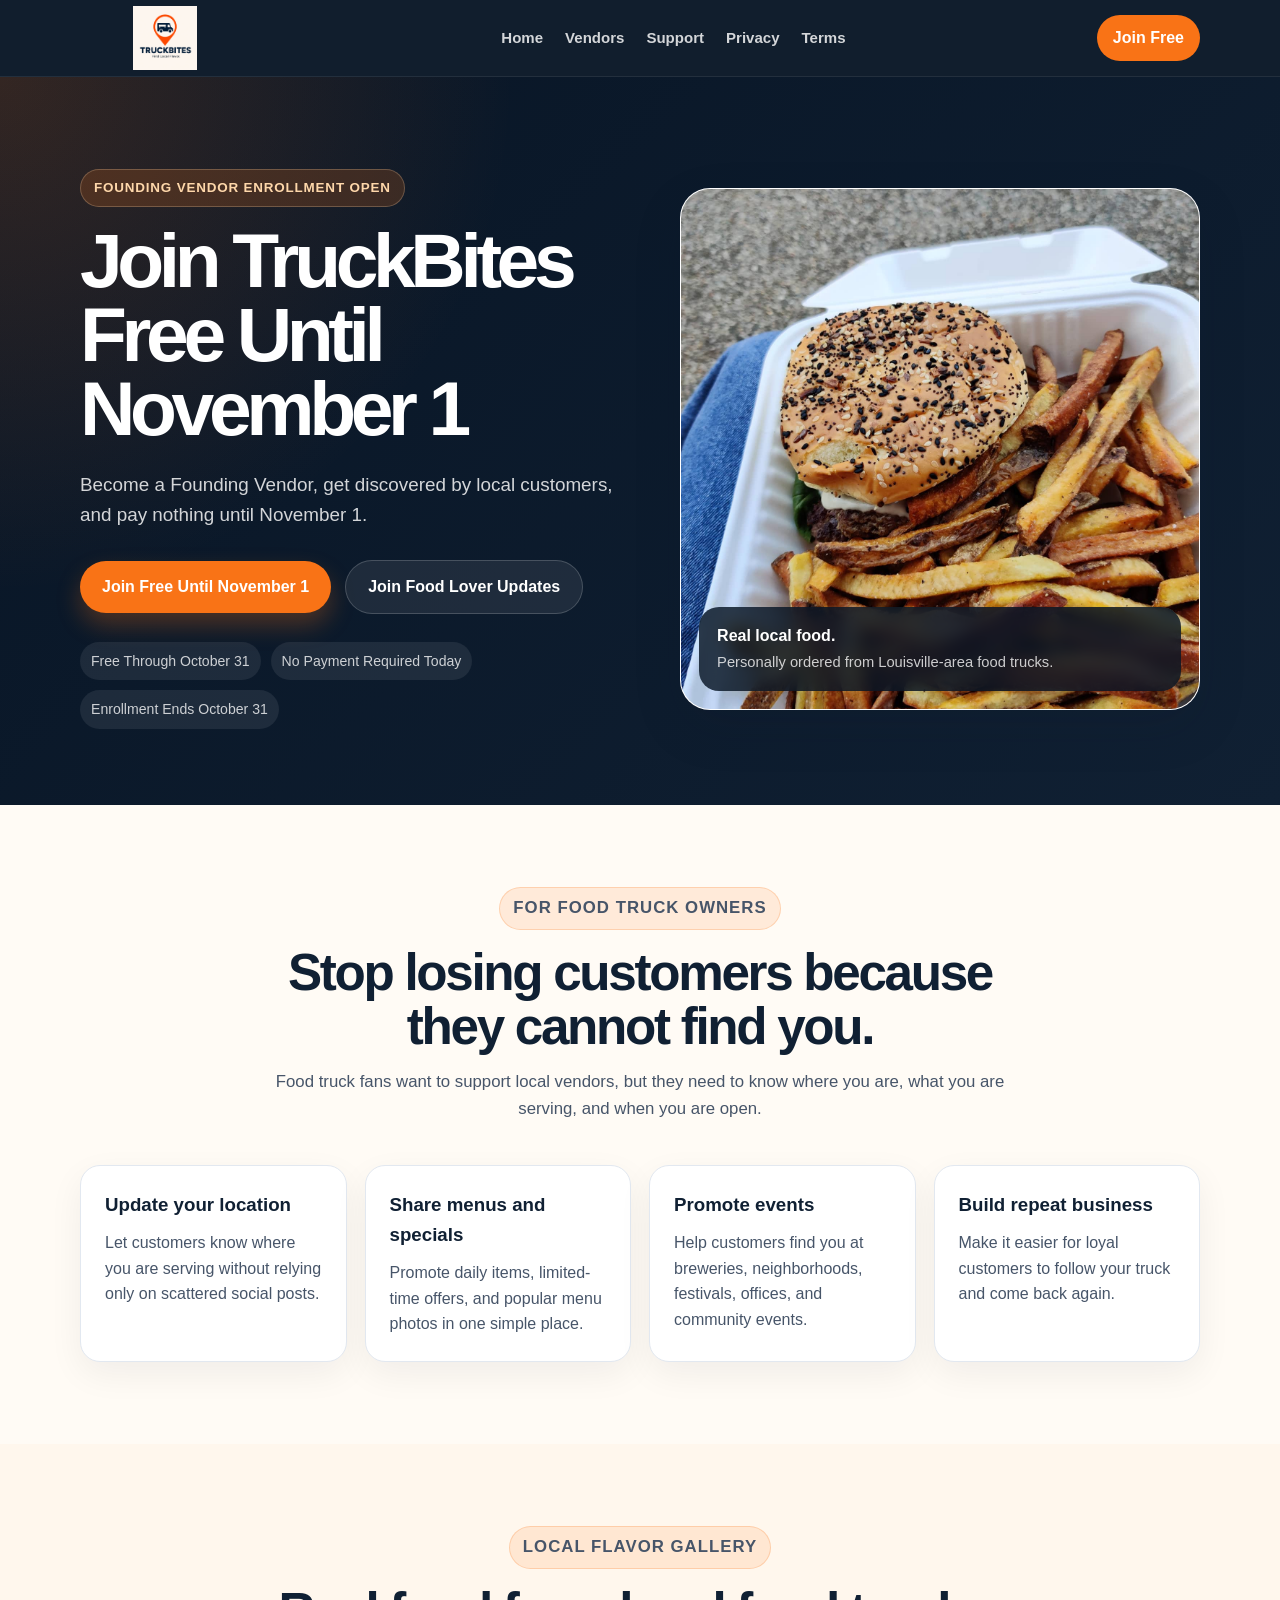
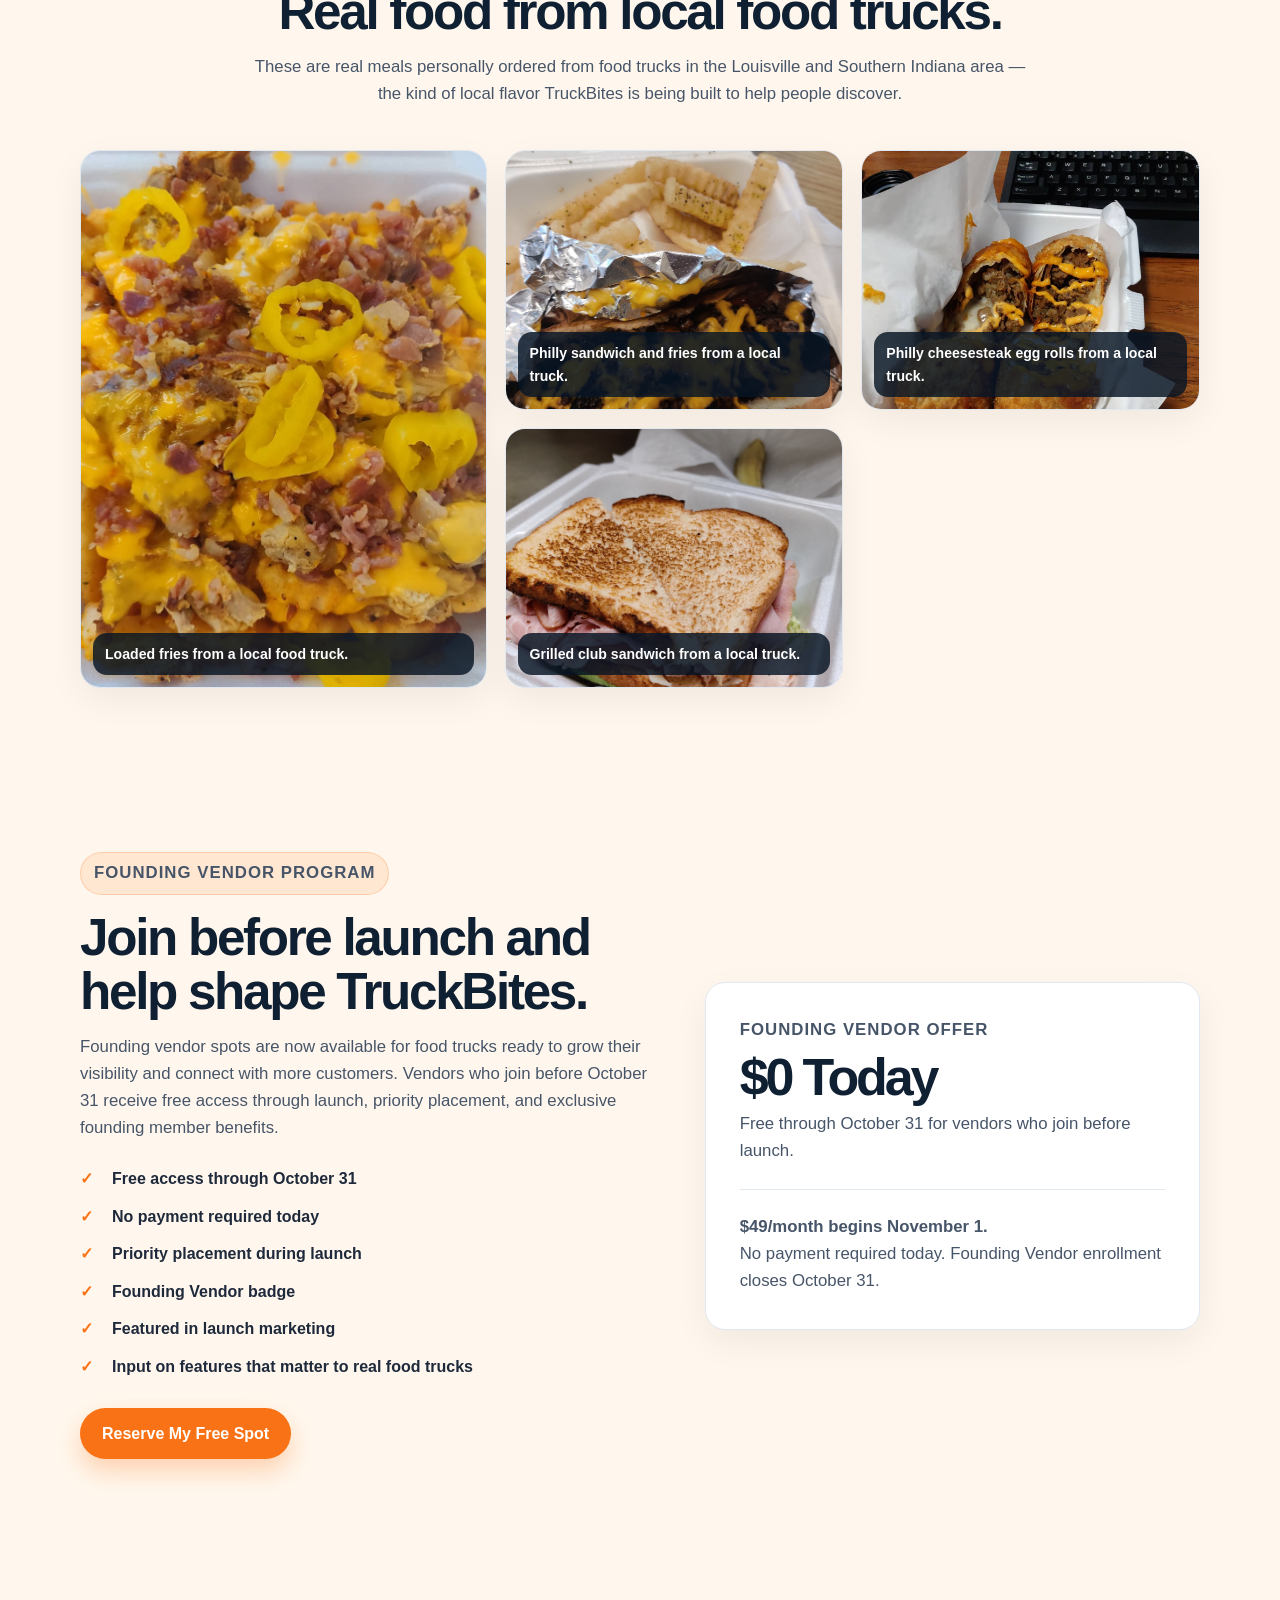
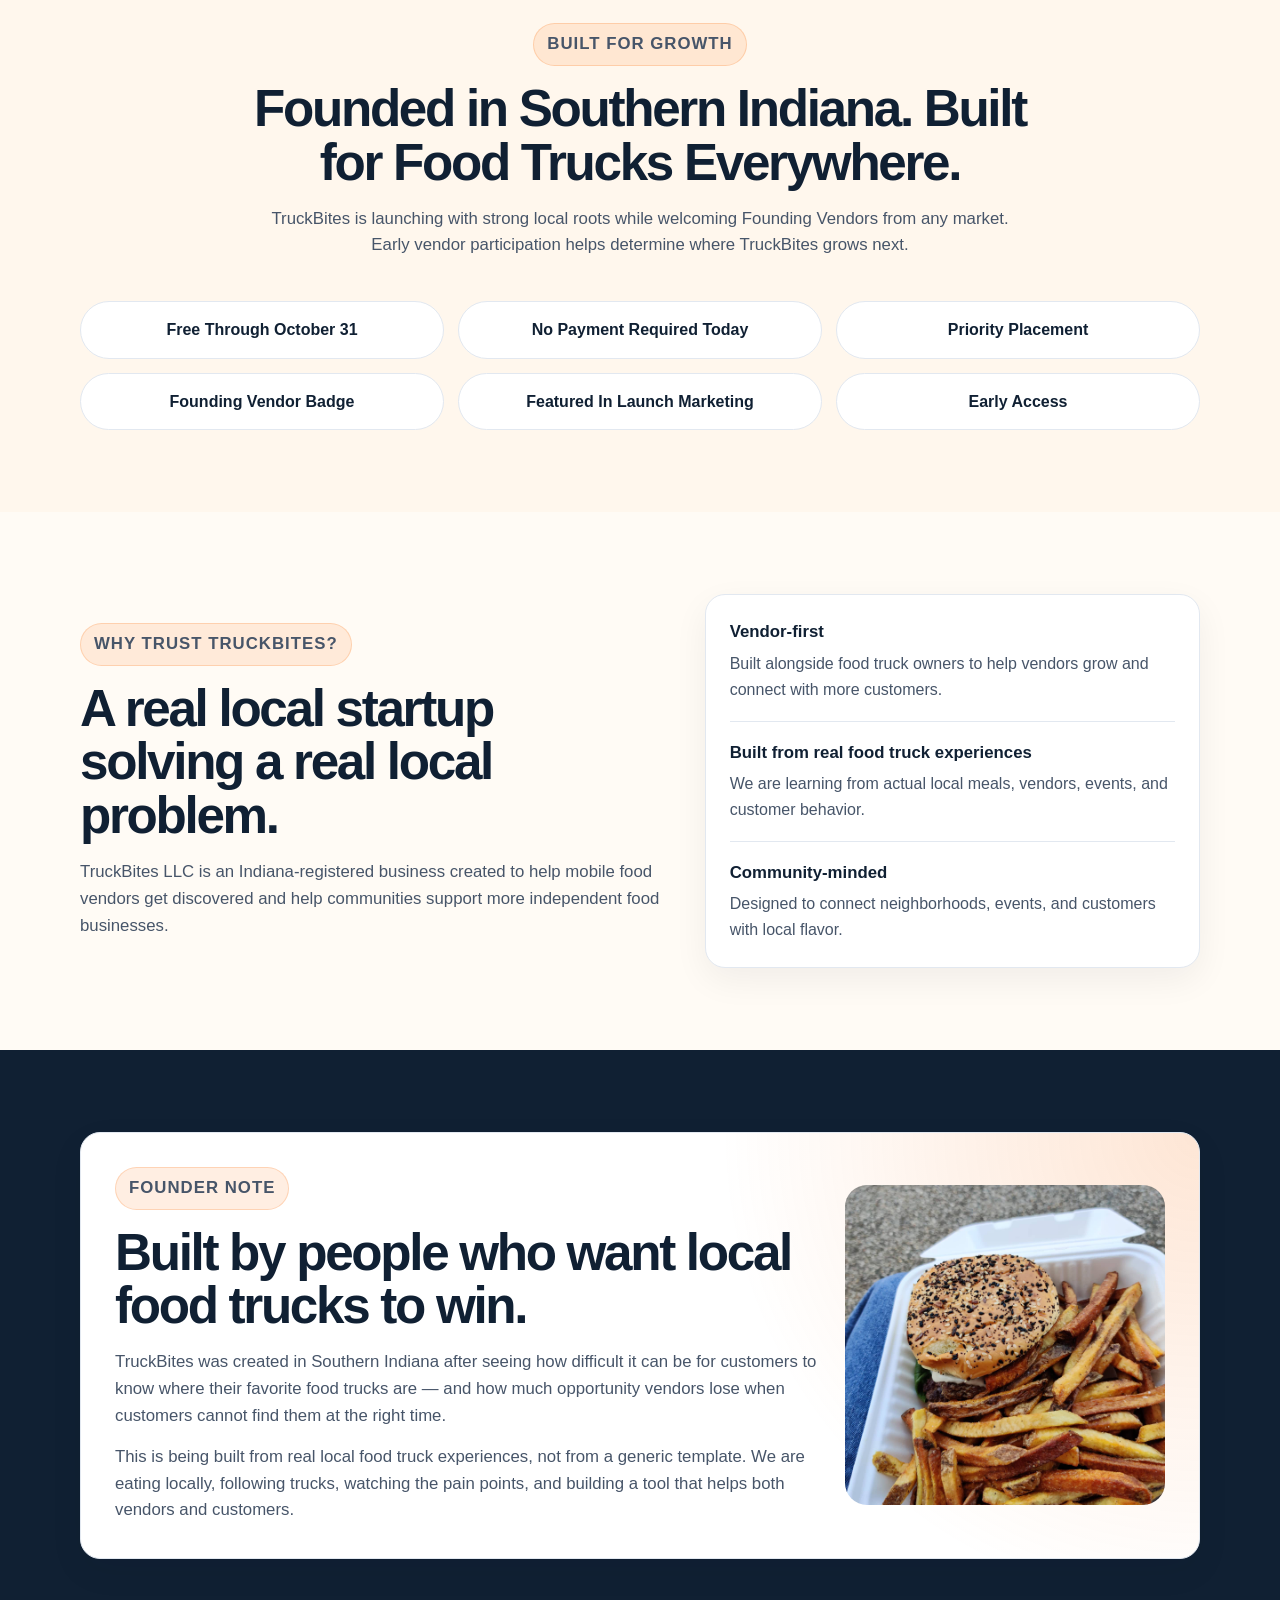
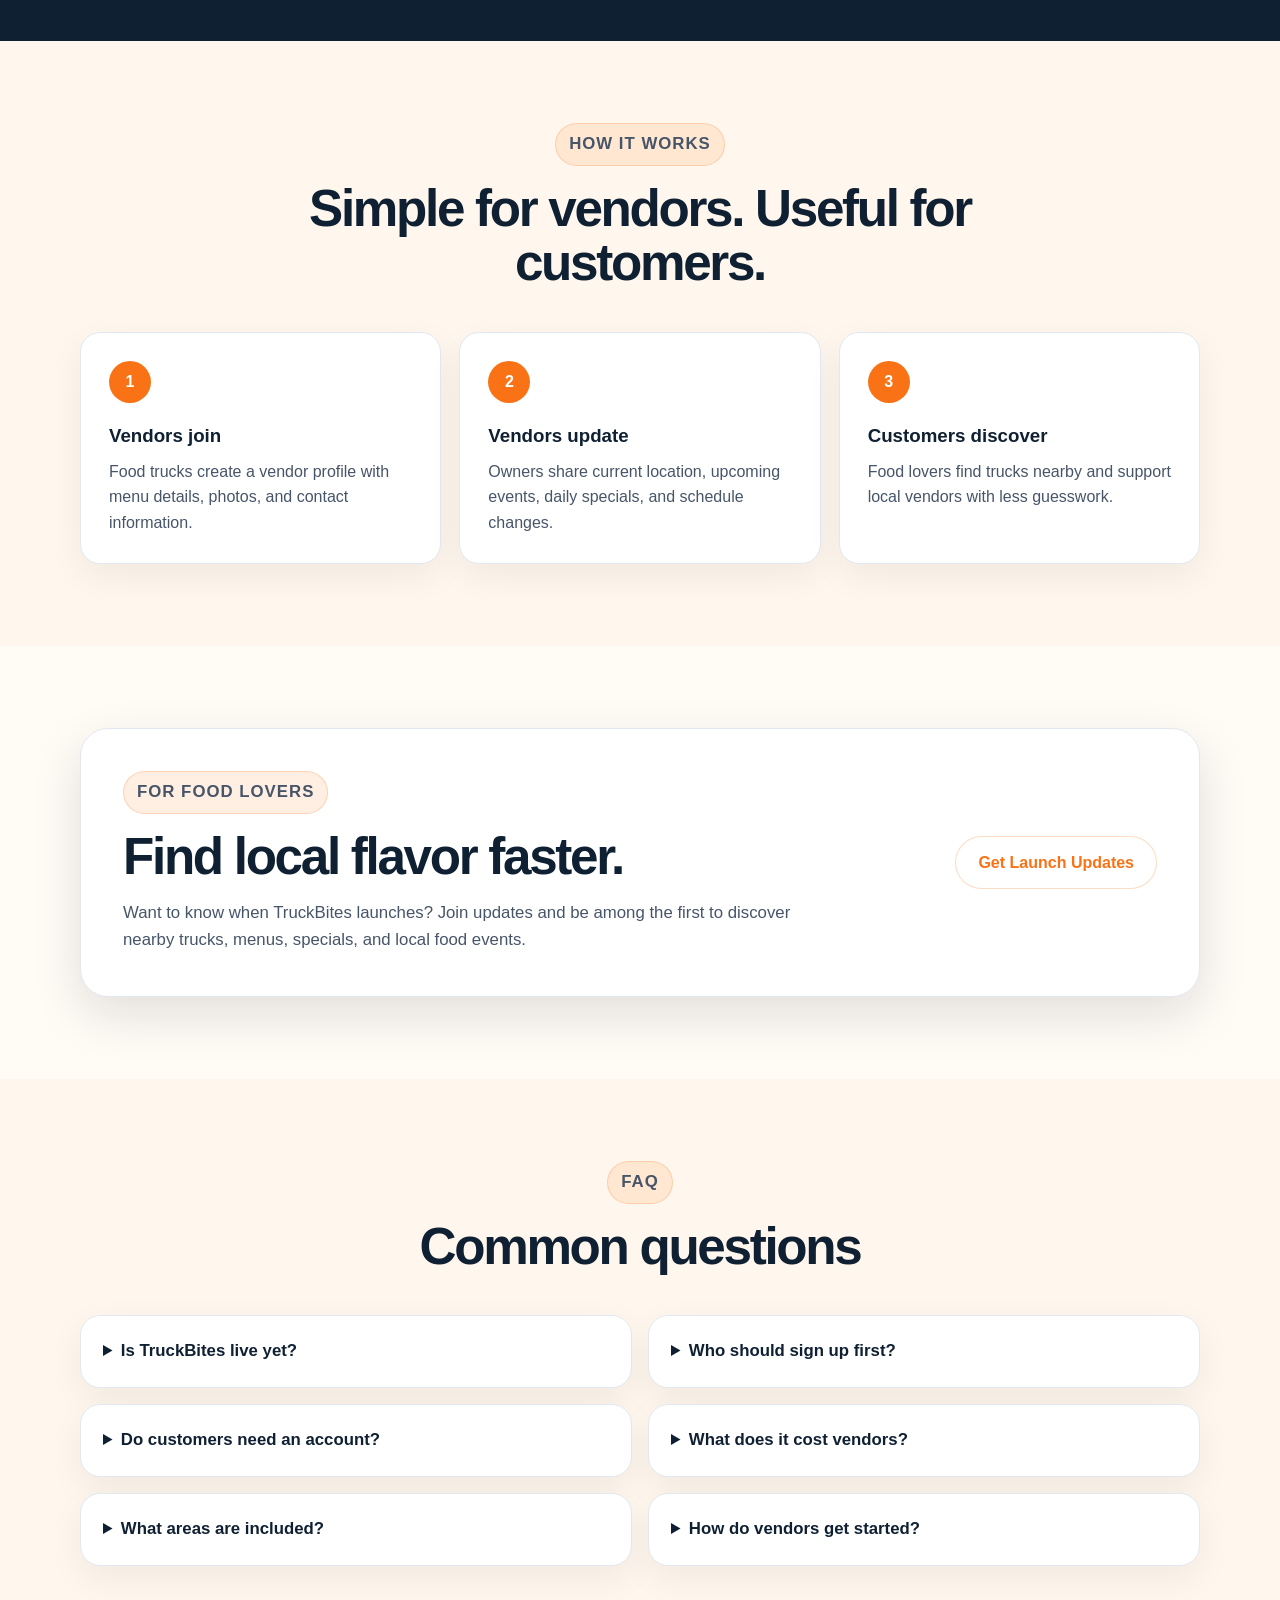
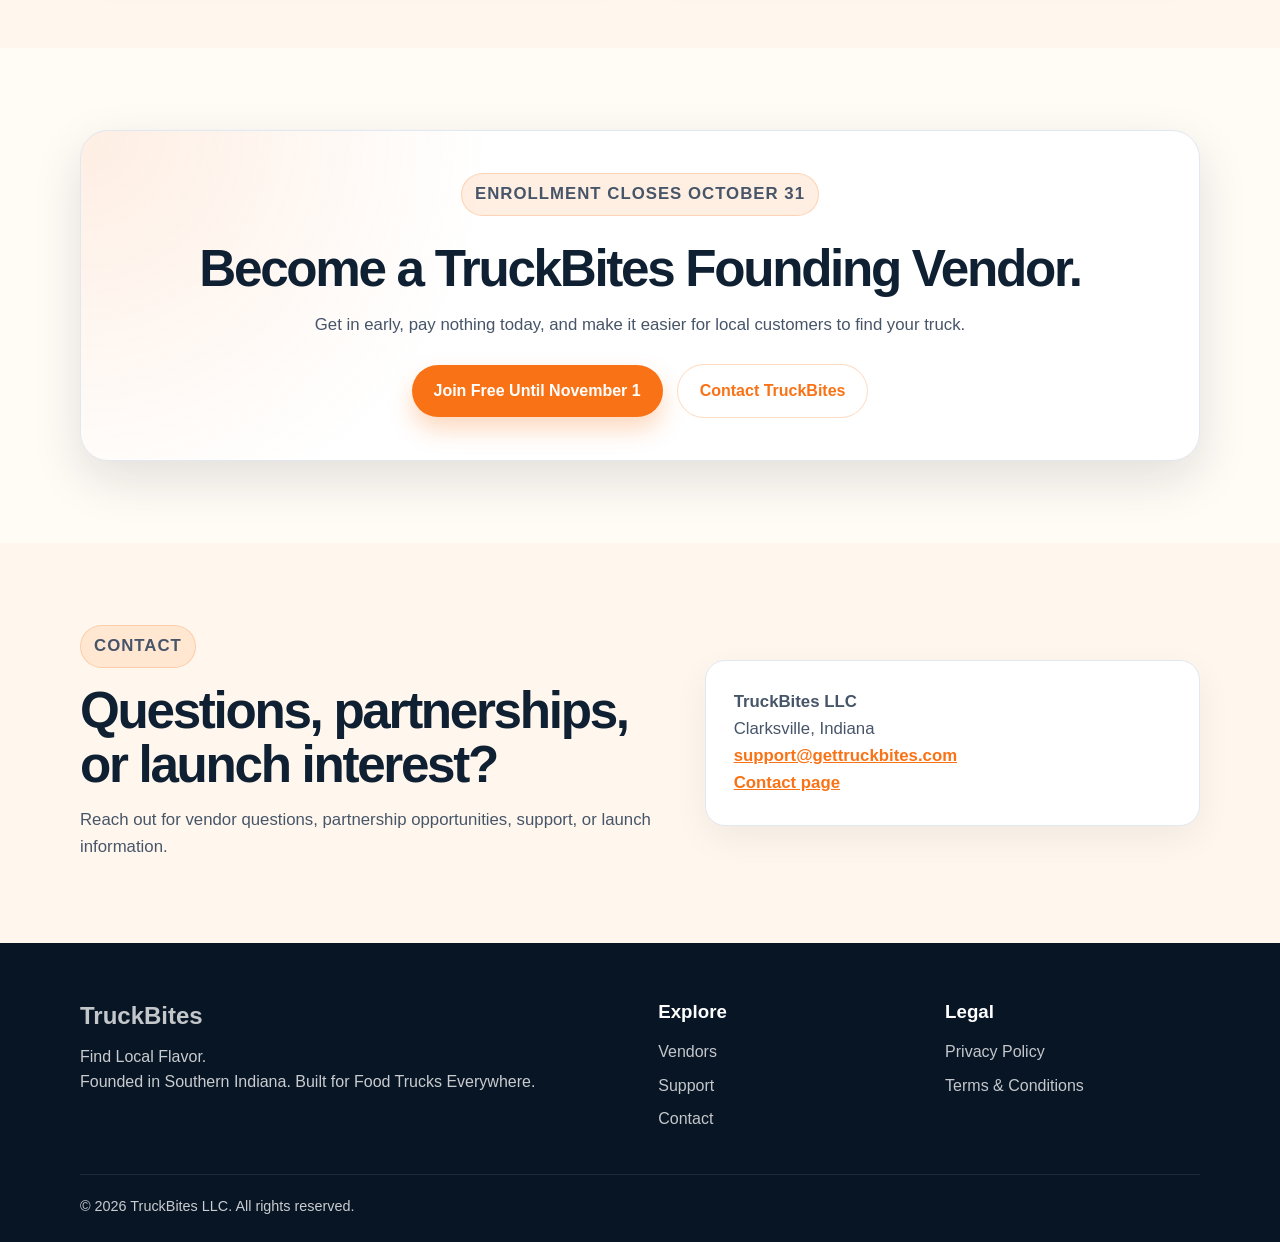
==== commit 650ba6e9: "Revise TruckBites landing page content and structure Updated the HTML structure and content for Truc" ====
--- a/index.html
+++ b/index.html
@@ -45,7 +45,7 @@
             Founding Vendor Enrollment Open
           </p>
 
-          <h1>Join TruckBites Free Until September 1</h1>
+          <h1>Join TruckBites Free Until November 1</h1>
 
           <p class="hero-subtitle">
             Become a Founding Vendor, get discovered by local customers,
@@ -159,13 +159,13 @@
           <h2>Join before launch and help shape TruckBites.</h2>
           <p>
             Founding vendor spots are now available for food trucks ready to grow their
-            visibility and connect with more customers. Vendors who join before August 31
+            visibility and connect with more customers. Vendors who join before October 31
             receive free access through launch, priority placement, and exclusive founding
             member benefits.
           </p>
 
           <ul class="check-list">
-            <li>Free access through August 31</li>
+            <li>Free access through October 31</li>
             <li>No payment required today</li>
             <li>Priority placement during launch</li>
             <li>Founding Vendor badge</li>
@@ -189,7 +189,7 @@
             <strong>$49/month begins November 1.</strong>
           </p>
           <p>
-            No payment required today. Founding Vendor enrollment closes August 31.
+            No payment required today. Founding Vendor enrollment closes October 31.
           </p>
         </div>
       </div>
@@ -207,7 +207,7 @@
         </div>
 
         <div class="location-grid">
-          <div>Free Through August 31</div>
+          <div>Free Through October 31</div>
           <div>No Payment Required Today</div>
           <div>Priority Placement</div>
           <div>Founding Vendor Badge</div>
@@ -379,7 +379,7 @@
 
     <section class="section final-cta">
       <div class="container final-cta-card">
-        <p class="eyebrow">Enrollment Closes August 31</p>
+        <p class="eyebrow">Enrollment Closes October 31</p>
         <h2>Become a TruckBites Founding Vendor.</h2>
         <p>
           Get in early, pay nothing today, and make it easier for local customers to find your truck.
